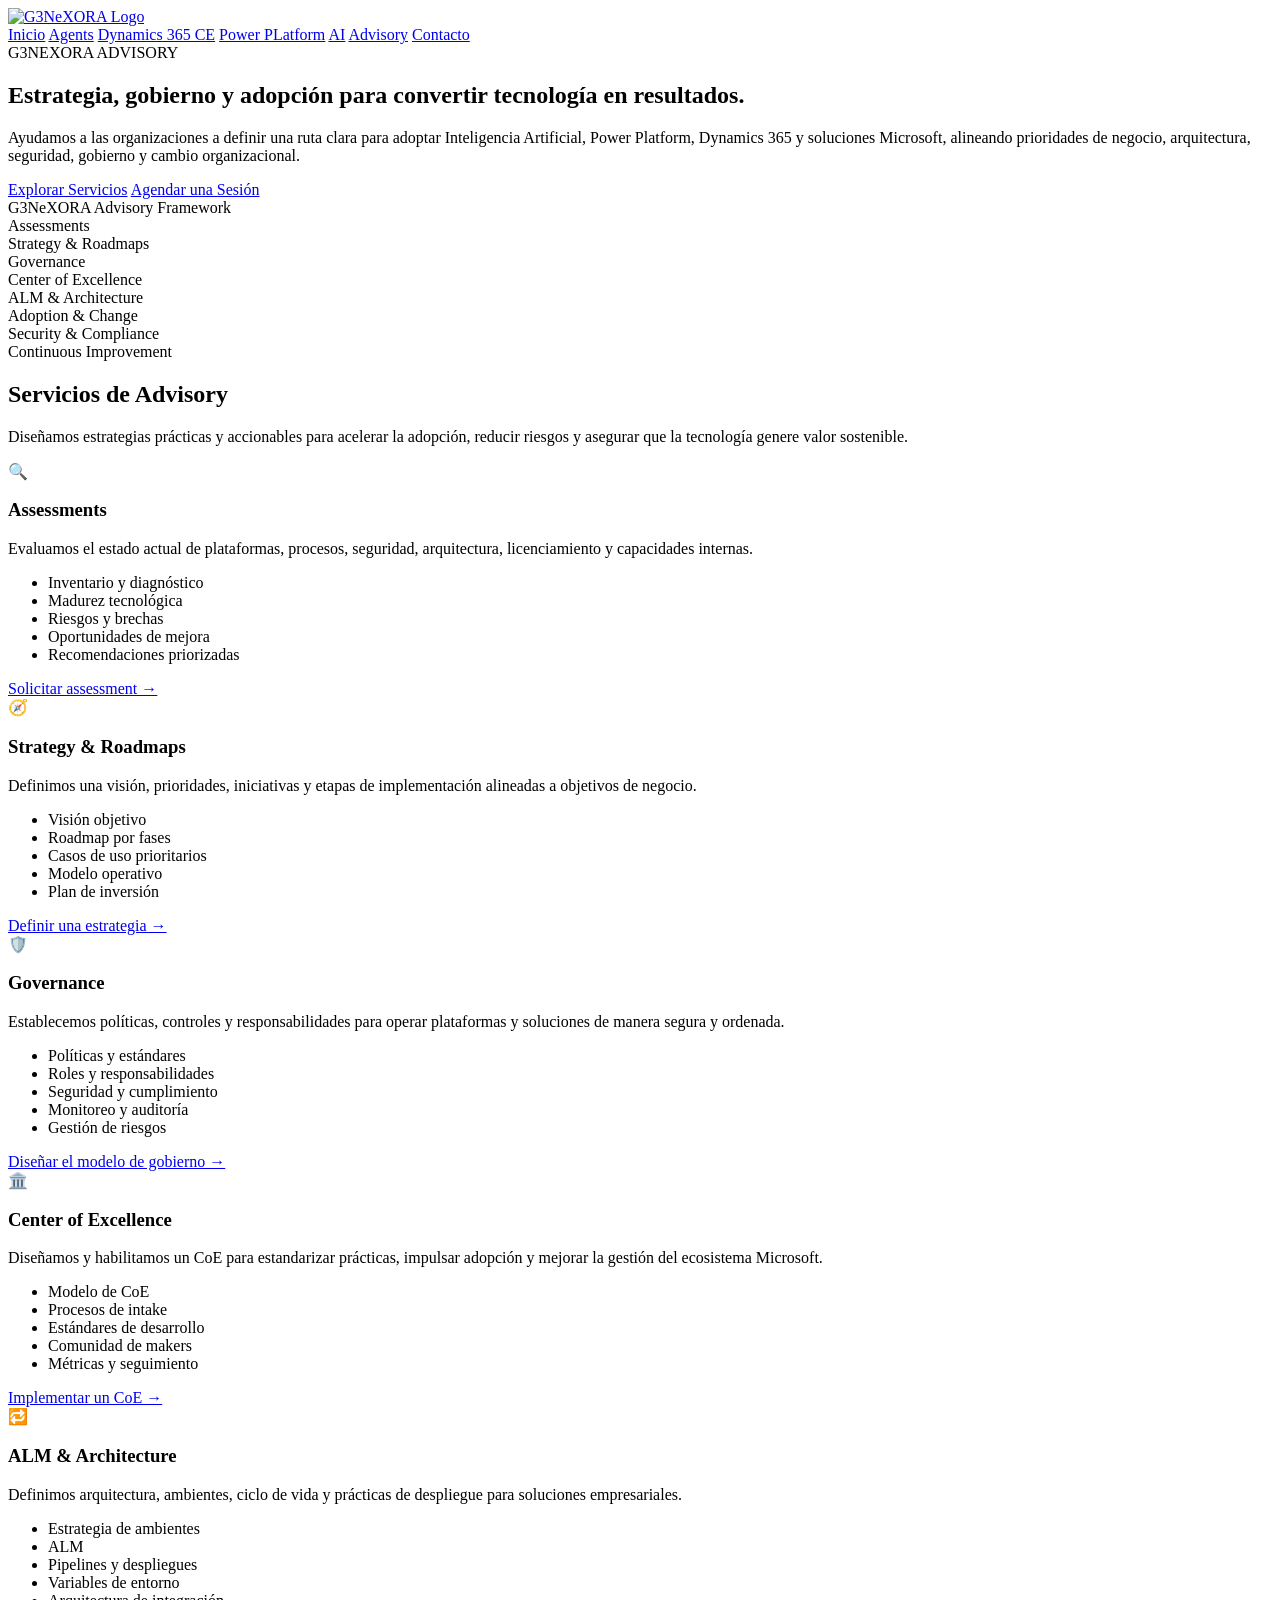
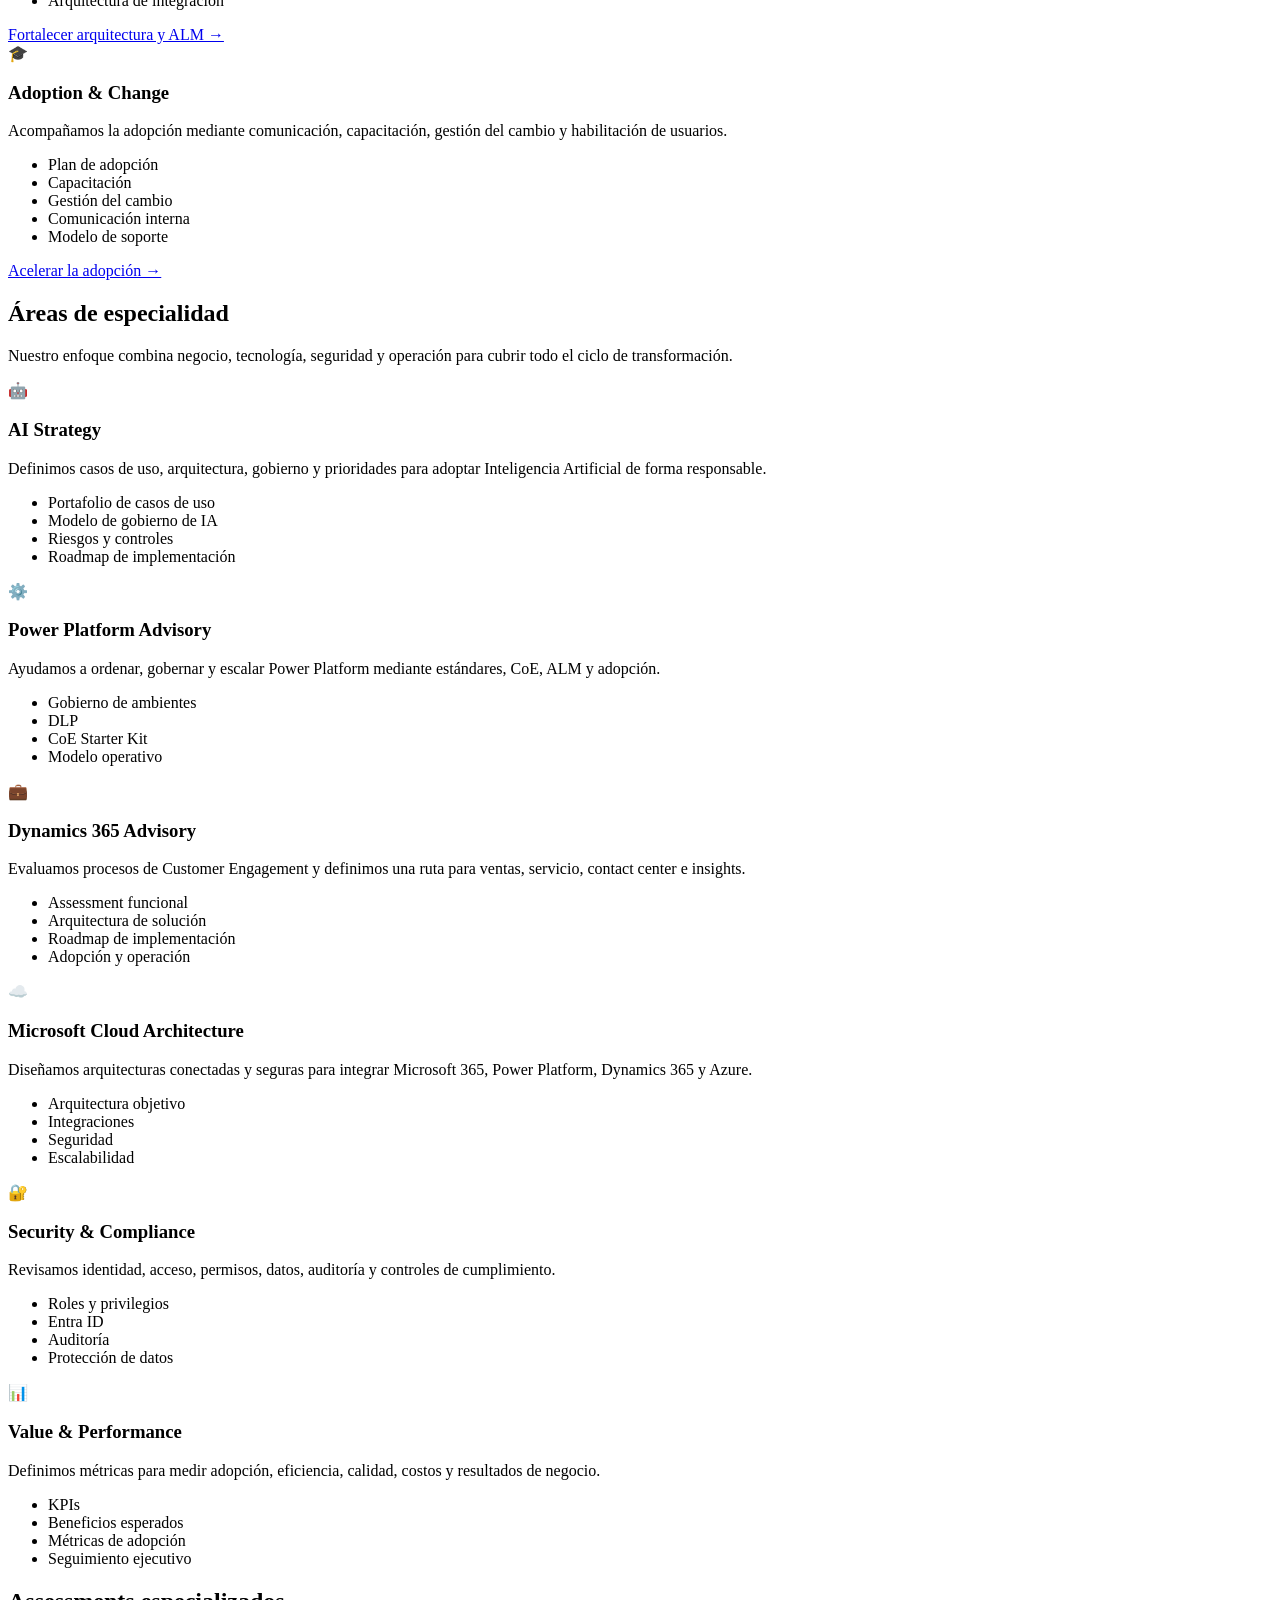
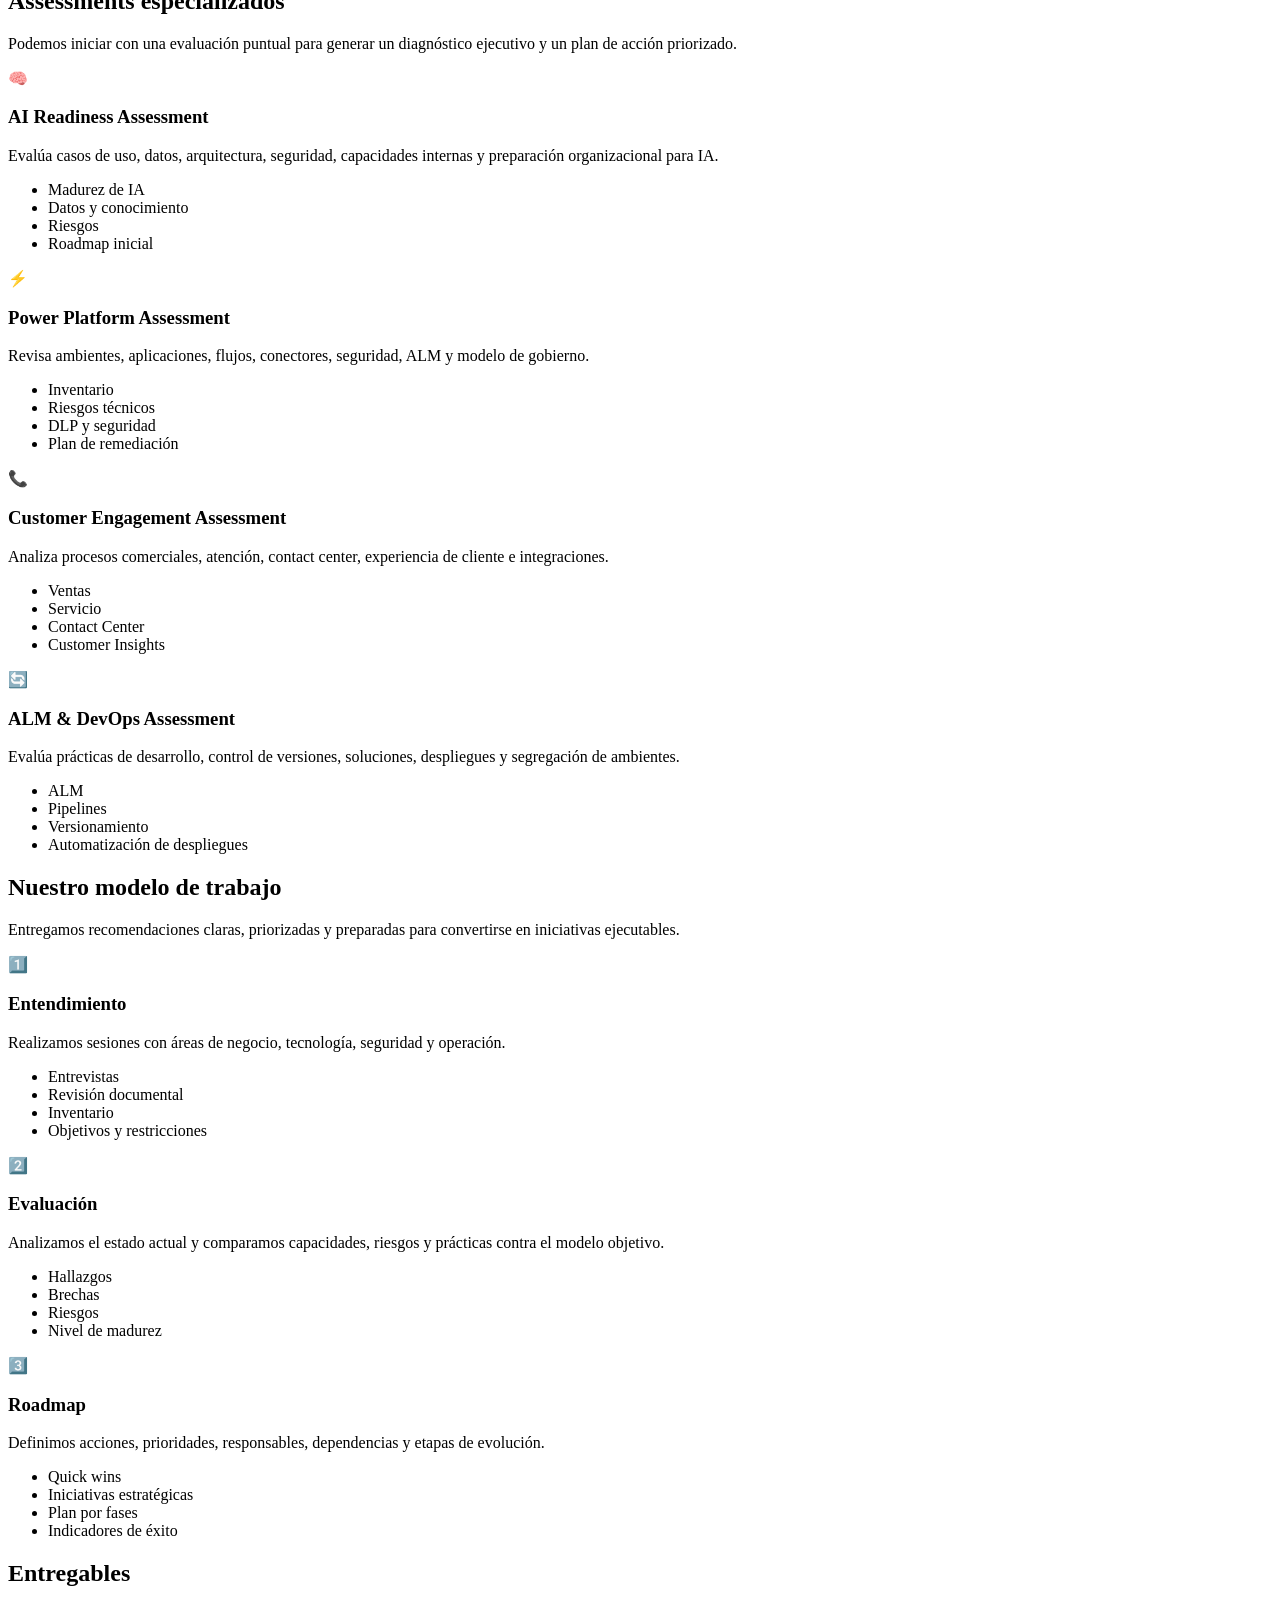
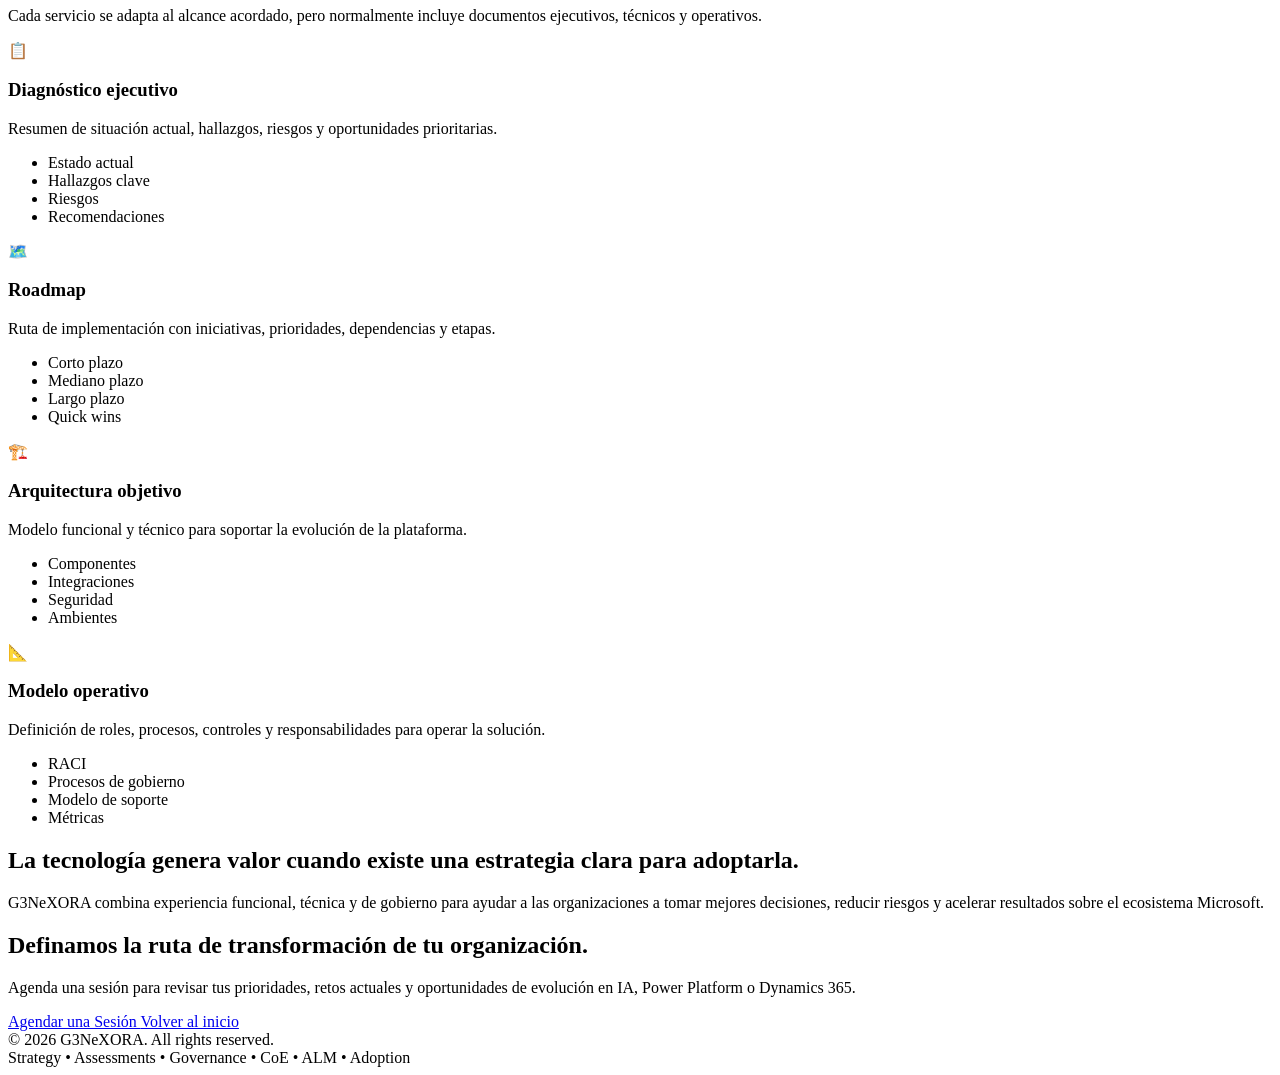
==== Advisory.html @ 7ab9c75a "Add files via upload" ====
<!DOCTYPE html>
<html lang="es">
<head>
    <meta charset="UTF-8" />
    <meta name="viewport" content="width=device-width, initial-scale=1.0" />

    <title>G3NeXORA Advisory | Estrategia, Gobierno y Adopción</title>

    <meta name="description"
          content="Servicios de Advisory para Microsoft AI, Power Platform, Dynamics 365 y transformación digital: assessments, roadmaps, gobierno, CoE, ALM, adopción y optimización." />

    <link rel="stylesheet" href="css/styles.css" />
</head>

<body>

    <header class="site-header">
        <a href="index.html" class="brand" aria-label="Ir al inicio de G3NeXORA">
            <img src="images/g3nexora-logo.png" alt="G3NeXORA Logo" />
        </a>

        <nav class="main-nav" aria-label="Navegación principal">
            <a href="index.html">Inicio</a>
            <a href="Agents.html">Agents</a>
            <a href="CustomerEngagement.html">Dynamics 365 CE</a>
            <a href="PowerPlatform.html">Power PLatform</a>
            <a href="AI.html">AI</a>
            <a href="Advisory.html">Advisory</a>
            <a href="#contact">Contacto</a>
        </nav>
    </header>

    <main>

        <!-- HERO -->
        <section class="hero" id="inicio">
            <div class="hero-content">
                <div class="badge">G3NEXORA ADVISORY</div>

                <h1>
                    Estrategia, gobierno y adopción para convertir tecnología en resultados.
                </h1>

                <p>
                    Ayudamos a las organizaciones a definir una ruta clara para adoptar
                    Inteligencia Artificial, Power Platform, Dynamics 365 y soluciones Microsoft,
                    alineando prioridades de negocio, arquitectura, seguridad, gobierno y cambio organizacional.
                </p>

                <div class="buttons">
                    <a href="#services" class="btn-primary">Explorar Servicios</a>
                    <a href="#contact" class="btn-secondary">Agendar una Sesión</a>
                </div>
            </div>

            <div class="hero-panel">
                <div class="hero-panel-header">
                    <span>G3NeXORA Advisory Framework</span>
                </div>

                <div class="ecosystem-grid">
                    <div class="ecosystem-item">Assessments</div>
                    <div class="ecosystem-item">Strategy & Roadmaps</div>
                    <div class="ecosystem-item">Governance</div>
                    <div class="ecosystem-item">Center of Excellence</div>
                    <div class="ecosystem-item">ALM & Architecture</div>
                    <div class="ecosystem-item">Adoption & Change</div>
                    <div class="ecosystem-item">Security & Compliance</div>
                    <div class="ecosystem-item">Continuous Improvement</div>
                </div>
            </div>
        </section>

        <!-- SERVICIOS -->
        <section class="services" id="services">
            <div class="section-title">
                <h2>Servicios de Advisory</h2>
                <p>
                    Diseñamos estrategias prácticas y accionables para acelerar la adopción,
                    reducir riesgos y asegurar que la tecnología genere valor sostenible.
                </p>
            </div>

            <div class="services-grid">

                <article class="service-card">
                    <div>
                        <div class="icon">🔍</div>
                        <h3>Assessments</h3>
                        <p>
                            Evaluamos el estado actual de plataformas, procesos, seguridad,
                            arquitectura, licenciamiento y capacidades internas.
                        </p>
                        <ul>
                            <li>Inventario y diagnóstico</li>
                            <li>Madurez tecnológica</li>
                            <li>Riesgos y brechas</li>
                            <li>Oportunidades de mejora</li>
                            <li>Recomendaciones priorizadas</li>
                        </ul>
                    </div>
                    <a href="#contact">Solicitar assessment →</a>
                </article>

                <article class="service-card">
                    <div>
                        <div class="icon">🧭</div>
                        <h3>Strategy & Roadmaps</h3>
                        <p>
                            Definimos una visión, prioridades, iniciativas y etapas de implementación
                            alineadas a objetivos de negocio.
                        </p>
                        <ul>
                            <li>Visión objetivo</li>
                            <li>Roadmap por fases</li>
                            <li>Casos de uso prioritarios</li>
                            <li>Modelo operativo</li>
                            <li>Plan de inversión</li>
                        </ul>
                    </div>
                    <a href="#contact">Definir una estrategia →</a>
                </article>

                <article class="service-card">
                    <div>
                        <div class="icon">🛡️</div>
                        <h3>Governance</h3>
                        <p>
                            Establecemos políticas, controles y responsabilidades para operar
                            plataformas y soluciones de manera segura y ordenada.
                        </p>
                        <ul>
                            <li>Políticas y estándares</li>
                            <li>Roles y responsabilidades</li>
                            <li>Seguridad y cumplimiento</li>
                            <li>Monitoreo y auditoría</li>
                            <li>Gestión de riesgos</li>
                        </ul>
                    </div>
                    <a href="#contact">Diseñar el modelo de gobierno →</a>
                </article>

                <article class="service-card">
                    <div>
                        <div class="icon">🏛️</div>
                        <h3>Center of Excellence</h3>
                        <p>
                            Diseñamos y habilitamos un CoE para estandarizar prácticas,
                            impulsar adopción y mejorar la gestión del ecosistema Microsoft.
                        </p>
                        <ul>
                            <li>Modelo de CoE</li>
                            <li>Procesos de intake</li>
                            <li>Estándares de desarrollo</li>
                            <li>Comunidad de makers</li>
                            <li>Métricas y seguimiento</li>
                        </ul>
                    </div>
                    <a href="#contact">Implementar un CoE →</a>
                </article>

                <article class="service-card">
                    <div>
                        <div class="icon">🔁</div>
                        <h3>ALM & Architecture</h3>
                        <p>
                            Definimos arquitectura, ambientes, ciclo de vida y prácticas
                            de despliegue para soluciones empresariales.
                        </p>
                        <ul>
                            <li>Estrategia de ambientes</li>
                            <li>ALM</li>
                            <li>Pipelines y despliegues</li>
                            <li>Variables de entorno</li>
                            <li>Arquitectura de integración</li>
                        </ul>
                    </div>
                    <a href="#contact">Fortalecer arquitectura y ALM →</a>
                </article>

                <article class="service-card">
                    <div>
                        <div class="icon">🎓</div>
                        <h3>Adoption & Change</h3>
                        <p>
                            Acompañamos la adopción mediante comunicación, capacitación,
                            gestión del cambio y habilitación de usuarios.
                        </p>
                        <ul>
                            <li>Plan de adopción</li>
                            <li>Capacitación</li>
                            <li>Gestión del cambio</li>
                            <li>Comunicación interna</li>
                            <li>Modelo de soporte</li>
                        </ul>
                    </div>
                    <a href="#contact">Acelerar la adopción →</a>
                </article>

            </div>
        </section>

        <!-- ÁREAS DE ESPECIALIDAD -->
        <section class="workforce">
            <div class="section-title">
                <h2>Áreas de especialidad</h2>
                <p>
                    Nuestro enfoque combina negocio, tecnología, seguridad y operación
                    para cubrir todo el ciclo de transformación.
                </p>
            </div>

            <div class="workforce-grid">

                <article class="workforce-card">
                    <div>
                        <div class="icon">🤖</div>
                        <h3>AI Strategy</h3>
                        <p>
                            Definimos casos de uso, arquitectura, gobierno y prioridades
                            para adoptar Inteligencia Artificial de forma responsable.
                        </p>
                        <ul>
                            <li>Portafolio de casos de uso</li>
                            <li>Modelo de gobierno de IA</li>
                            <li>Riesgos y controles</li>
                            <li>Roadmap de implementación</li>
                        </ul>
                    </div>
                </article>

                <article class="workforce-card">
                    <div>
                        <div class="icon">⚙️</div>
                        <h3>Power Platform Advisory</h3>
                        <p>
                            Ayudamos a ordenar, gobernar y escalar Power Platform
                            mediante estándares, CoE, ALM y adopción.
                        </p>
                        <ul>
                            <li>Gobierno de ambientes</li>
                            <li>DLP</li>
                            <li>CoE Starter Kit</li>
                            <li>Modelo operativo</li>
                        </ul>
                    </div>
                </article>

                <article class="workforce-card">
                    <div>
                        <div class="icon">💼</div>
                        <h3>Dynamics 365 Advisory</h3>
                        <p>
                            Evaluamos procesos de Customer Engagement y definimos
                            una ruta para ventas, servicio, contact center e insights.
                        </p>
                        <ul>
                            <li>Assessment funcional</li>
                            <li>Arquitectura de solución</li>
                            <li>Roadmap de implementación</li>
                            <li>Adopción y operación</li>
                        </ul>
                    </div>
                </article>

                <article class="workforce-card">
                    <div>
                        <div class="icon">☁️</div>
                        <h3>Microsoft Cloud Architecture</h3>
                        <p>
                            Diseñamos arquitecturas conectadas y seguras
                            para integrar Microsoft 365, Power Platform, Dynamics 365 y Azure.
                        </p>
                        <ul>
                            <li>Arquitectura objetivo</li>
                            <li>Integraciones</li>
                            <li>Seguridad</li>
                            <li>Escalabilidad</li>
                        </ul>
                    </div>
                </article>

                <article class="workforce-card">
                    <div>
                        <div class="icon">🔐</div>
                        <h3>Security & Compliance</h3>
                        <p>
                            Revisamos identidad, acceso, permisos, datos,
                            auditoría y controles de cumplimiento.
                        </p>
                        <ul>
                            <li>Roles y privilegios</li>
                            <li>Entra ID</li>
                            <li>Auditoría</li>
                            <li>Protección de datos</li>
                        </ul>
                    </div>
                </article>

                <article class="workforce-card">
                    <div>
                        <div class="icon">📊</div>
                        <h3>Value & Performance</h3>
                        <p>
                            Definimos métricas para medir adopción, eficiencia,
                            calidad, costos y resultados de negocio.
                        </p>
                        <ul>
                            <li>KPIs</li>
                            <li>Beneficios esperados</li>
                            <li>Métricas de adopción</li>
                            <li>Seguimiento ejecutivo</li>
                        </ul>
                    </div>
                </article>

            </div>
        </section>

        <!-- ASSESSMENTS -->
        <section class="services">
            <div class="section-title">
                <h2>Assessments especializados</h2>
                <p>
                    Podemos iniciar con una evaluación puntual para generar
                    un diagnóstico ejecutivo y un plan de acción priorizado.
                </p>
            </div>

            <div class="services-grid">

                <article class="service-card">
                    <div>
                        <div class="icon">🧠</div>
                        <h3>AI Readiness Assessment</h3>
                        <p>
                            Evalúa casos de uso, datos, arquitectura, seguridad,
                            capacidades internas y preparación organizacional para IA.
                        </p>
                        <ul>
                            <li>Madurez de IA</li>
                            <li>Datos y conocimiento</li>
                            <li>Riesgos</li>
                            <li>Roadmap inicial</li>
                        </ul>
                    </div>
                </article>

                <article class="service-card">
                    <div>
                        <div class="icon">⚡</div>
                        <h3>Power Platform Assessment</h3>
                        <p>
                            Revisa ambientes, aplicaciones, flujos, conectores,
                            seguridad, ALM y modelo de gobierno.
                        </p>
                        <ul>
                            <li>Inventario</li>
                            <li>Riesgos técnicos</li>
                            <li>DLP y seguridad</li>
                            <li>Plan de remediación</li>
                        </ul>
                    </div>
                </article>

                <article class="service-card">
                    <div>
                        <div class="icon">📞</div>
                        <h3>Customer Engagement Assessment</h3>
                        <p>
                            Analiza procesos comerciales, atención, contact center,
                            experiencia de cliente e integraciones.
                        </p>
                        <ul>
                            <li>Ventas</li>
                            <li>Servicio</li>
                            <li>Contact Center</li>
                            <li>Customer Insights</li>
                        </ul>
                    </div>
                </article>

                <article class="service-card">
                    <div>
                        <div class="icon">🔄</div>
                        <h3>ALM & DevOps Assessment</h3>
                        <p>
                            Evalúa prácticas de desarrollo, control de versiones,
                            soluciones, despliegues y segregación de ambientes.
                        </p>
                        <ul>
                            <li>ALM</li>
                            <li>Pipelines</li>
                            <li>Versionamiento</li>
                            <li>Automatización de despliegues</li>
                        </ul>
                    </div>
                </article>

            </div>
        </section>

        <!-- MODELO DE TRABAJO -->
        <section class="workforce">
            <div class="section-title">
                <h2>Nuestro modelo de trabajo</h2>
                <p>
                    Entregamos recomendaciones claras, priorizadas y preparadas
                    para convertirse en iniciativas ejecutables.
                </p>
            </div>

            <div class="workforce-grid">

                <article class="workforce-card">
                    <div>
                        <div class="icon">1️⃣</div>
                        <h3>Entendimiento</h3>
                        <p>
                            Realizamos sesiones con áreas de negocio, tecnología,
                            seguridad y operación.
                        </p>
                        <ul>
                            <li>Entrevistas</li>
                            <li>Revisión documental</li>
                            <li>Inventario</li>
                            <li>Objetivos y restricciones</li>
                        </ul>
                    </div>
                </article>

                <article class="workforce-card">
                    <div>
                        <div class="icon">2️⃣</div>
                        <h3>Evaluación</h3>
                        <p>
                            Analizamos el estado actual y comparamos capacidades,
                            riesgos y prácticas contra el modelo objetivo.
                        </p>
                        <ul>
                            <li>Hallazgos</li>
                            <li>Brechas</li>
                            <li>Riesgos</li>
                            <li>Nivel de madurez</li>
                        </ul>
                    </div>
                </article>

                <article class="workforce-card">
                    <div>
                        <div class="icon">3️⃣</div>
                        <h3>Roadmap</h3>
                        <p>
                            Definimos acciones, prioridades, responsables,
                            dependencias y etapas de evolución.
                        </p>
                        <ul>
                            <li>Quick wins</li>
                            <li>Iniciativas estratégicas</li>
                            <li>Plan por fases</li>
                            <li>Indicadores de éxito</li>
                        </ul>
                    </div>
                </article>

            </div>
        </section>

        <!-- ENTREGABLES -->
        <section class="services">
            <div class="section-title">
                <h2>Entregables</h2>
                <p>
                    Cada servicio se adapta al alcance acordado, pero normalmente
                    incluye documentos ejecutivos, técnicos y operativos.
                </p>
            </div>

            <div class="services-grid">

                <article class="service-card">
                    <div>
                        <div class="icon">📋</div>
                        <h3>Diagnóstico ejecutivo</h3>
                        <p>
                            Resumen de situación actual, hallazgos,
                            riesgos y oportunidades prioritarias.
                        </p>
                        <ul>
                            <li>Estado actual</li>
                            <li>Hallazgos clave</li>
                            <li>Riesgos</li>
                            <li>Recomendaciones</li>
                        </ul>
                    </div>
                </article>

                <article class="service-card">
                    <div>
                        <div class="icon">🗺️</div>
                        <h3>Roadmap</h3>
                        <p>
                            Ruta de implementación con iniciativas,
                            prioridades, dependencias y etapas.
                        </p>
                        <ul>
                            <li>Corto plazo</li>
                            <li>Mediano plazo</li>
                            <li>Largo plazo</li>
                            <li>Quick wins</li>
                        </ul>
                    </div>
                </article>

                <article class="service-card">
                    <div>
                        <div class="icon">🏗️</div>
                        <h3>Arquitectura objetivo</h3>
                        <p>
                            Modelo funcional y técnico para soportar
                            la evolución de la plataforma.
                        </p>
                        <ul>
                            <li>Componentes</li>
                            <li>Integraciones</li>
                            <li>Seguridad</li>
                            <li>Ambientes</li>
                        </ul>
                    </div>
                </article>

                <article class="service-card">
                    <div>
                        <div class="icon">📐</div>
                        <h3>Modelo operativo</h3>
                        <p>
                            Definición de roles, procesos, controles
                            y responsabilidades para operar la solución.
                        </p>
                        <ul>
                            <li>RACI</li>
                            <li>Procesos de gobierno</li>
                            <li>Modelo de soporte</li>
                            <li>Métricas</li>
                        </ul>
                    </div>
                </article>

            </div>
        </section>

        <!-- POSICIONAMIENTO -->
        <section class="about">
            <div class="about-content">
                <h2>La tecnología genera valor cuando existe una estrategia clara para adoptarla.</h2>
                <p>
                    G3NeXORA combina experiencia funcional, técnica y de gobierno
                    para ayudar a las organizaciones a tomar mejores decisiones,
                    reducir riesgos y acelerar resultados sobre el ecosistema Microsoft.
                </p>
            </div>
        </section>

        <!-- CTA -->
        <section class="cta" id="contact">
            <h2>Definamos la ruta de transformación de tu organización.</h2>

            <p>
                Agenda una sesión para revisar tus prioridades, retos actuales
                y oportunidades de evolución en IA, Power Platform o Dynamics 365.
            </p>

            <div class="buttons centered">
                <a href="mailto:GUSTAVOMAGANACARDENAS@G3Nexora.onmicrosoft.com"
                   class="btn-primary">
                    Agendar una Sesión
                </a>

                <a href="index.html" class="btn-secondary">Volver al inicio</a>
            </div>
        </section>

    </main>

    <footer class="site-footer">
        <div>© 2026 G3NeXORA. All rights reserved.</div>
        <div>Strategy • Assessments • Governance • CoE • ALM • Adoption</div>
    </footer>

    <script>
        if ('scrollRestoration' in history) {
            history.scrollRestoration = 'manual';
        }

        window.addEventListener('load', function () {
            window.scrollTo({
                top: 0,
                left: 0,
                behavior: 'instant'
            });
        });
    </script>

</body>
</html>
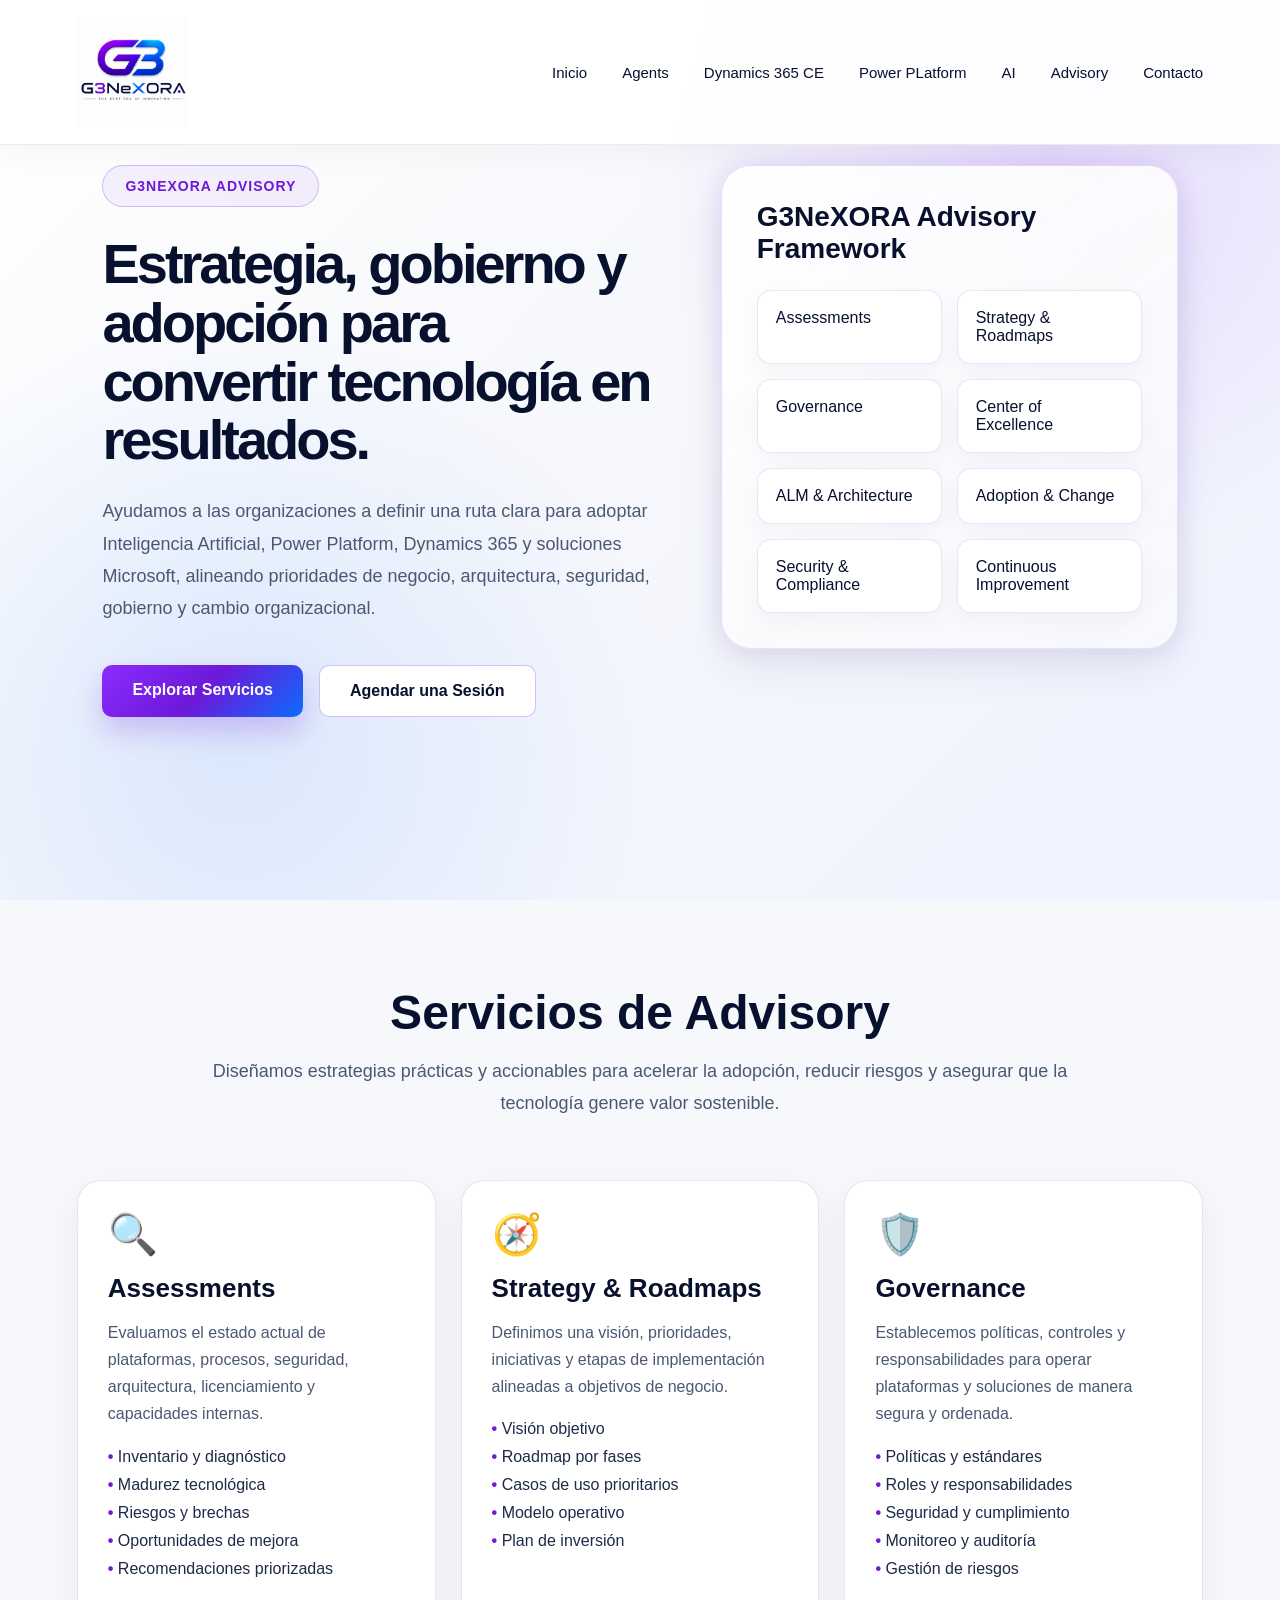
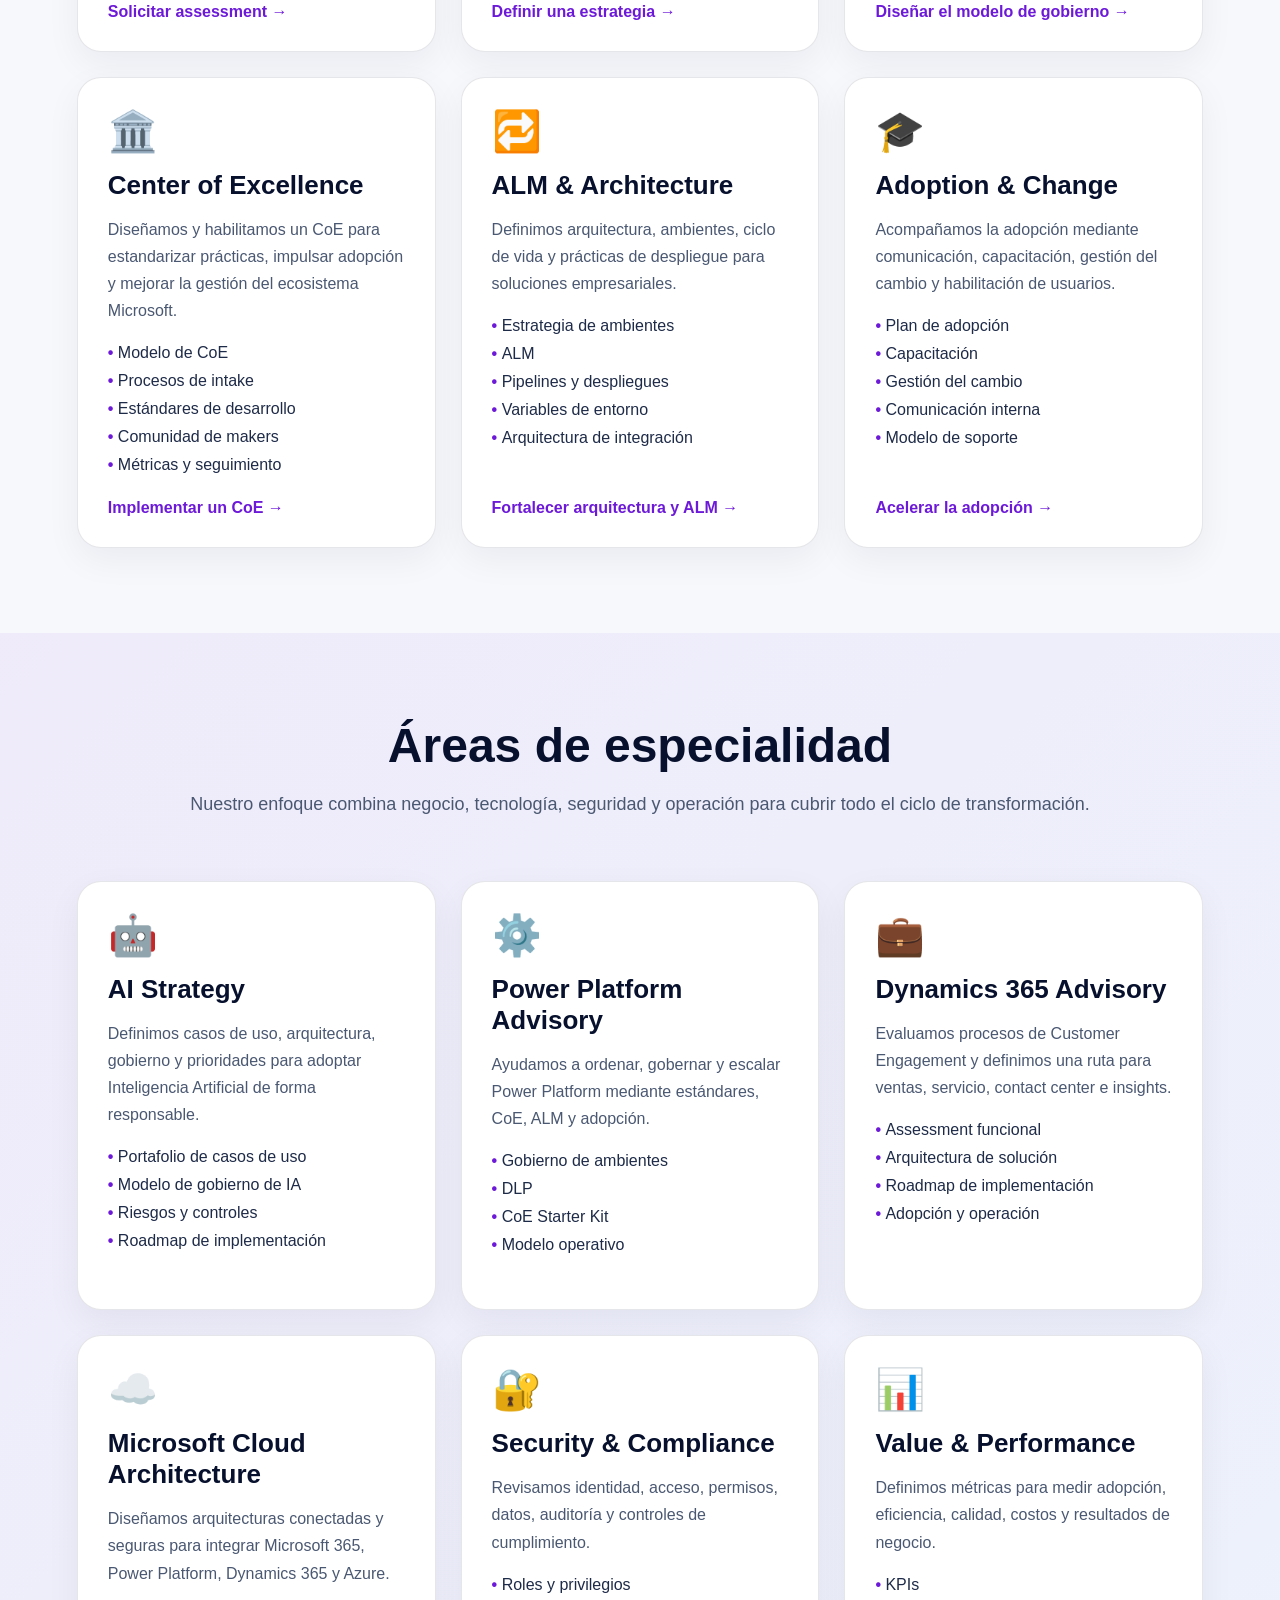
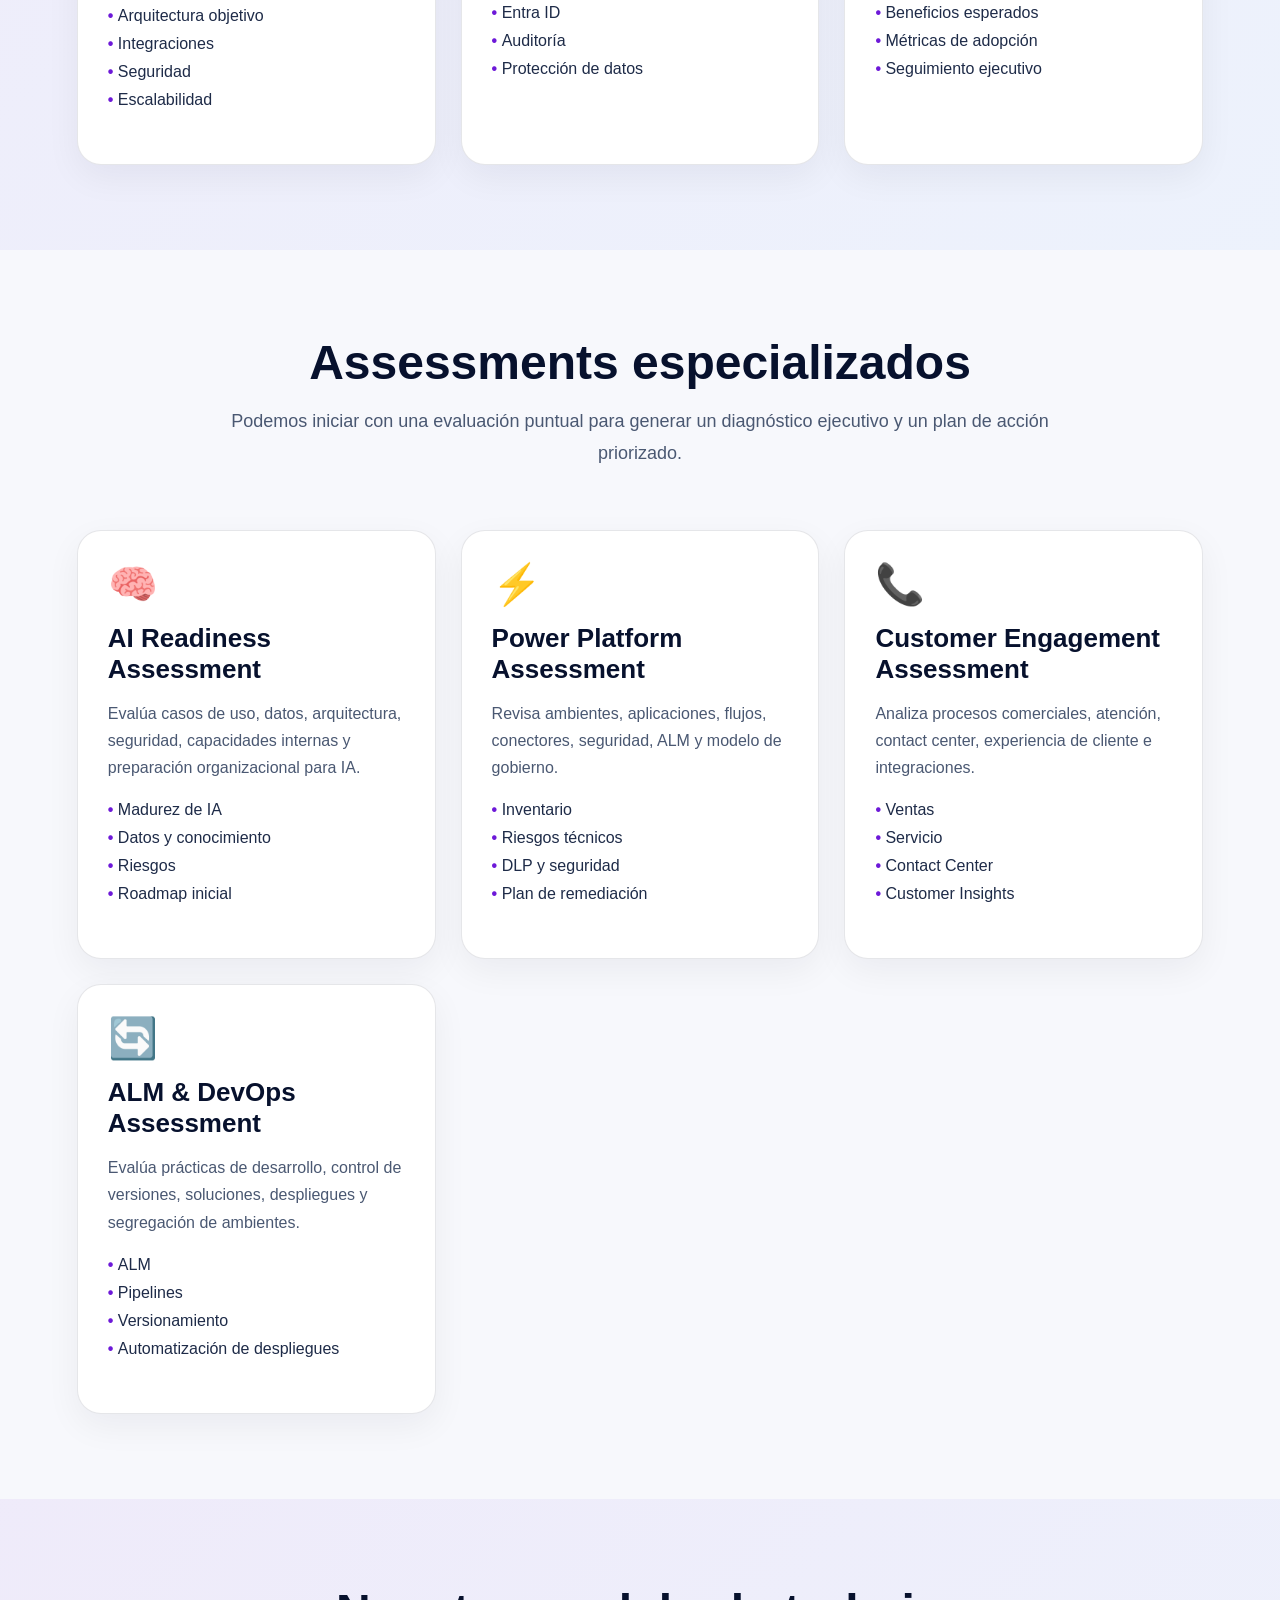
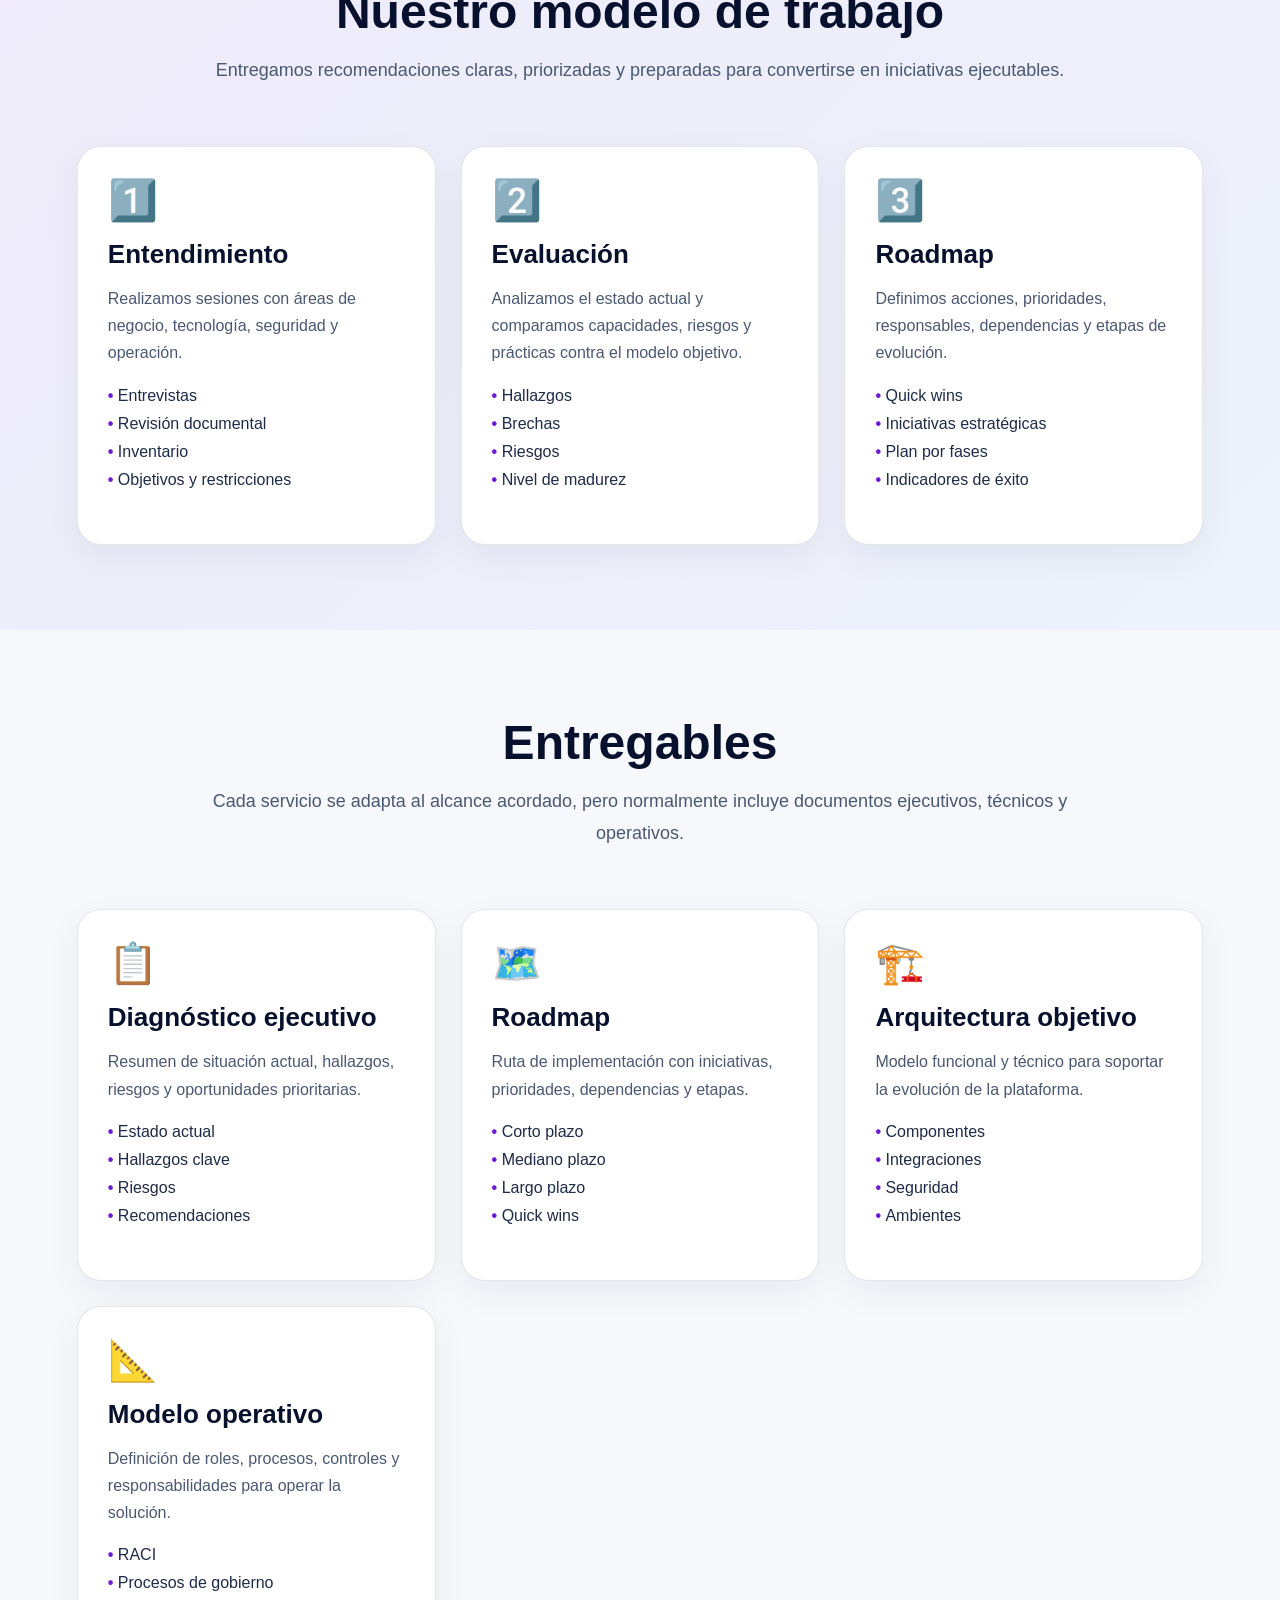
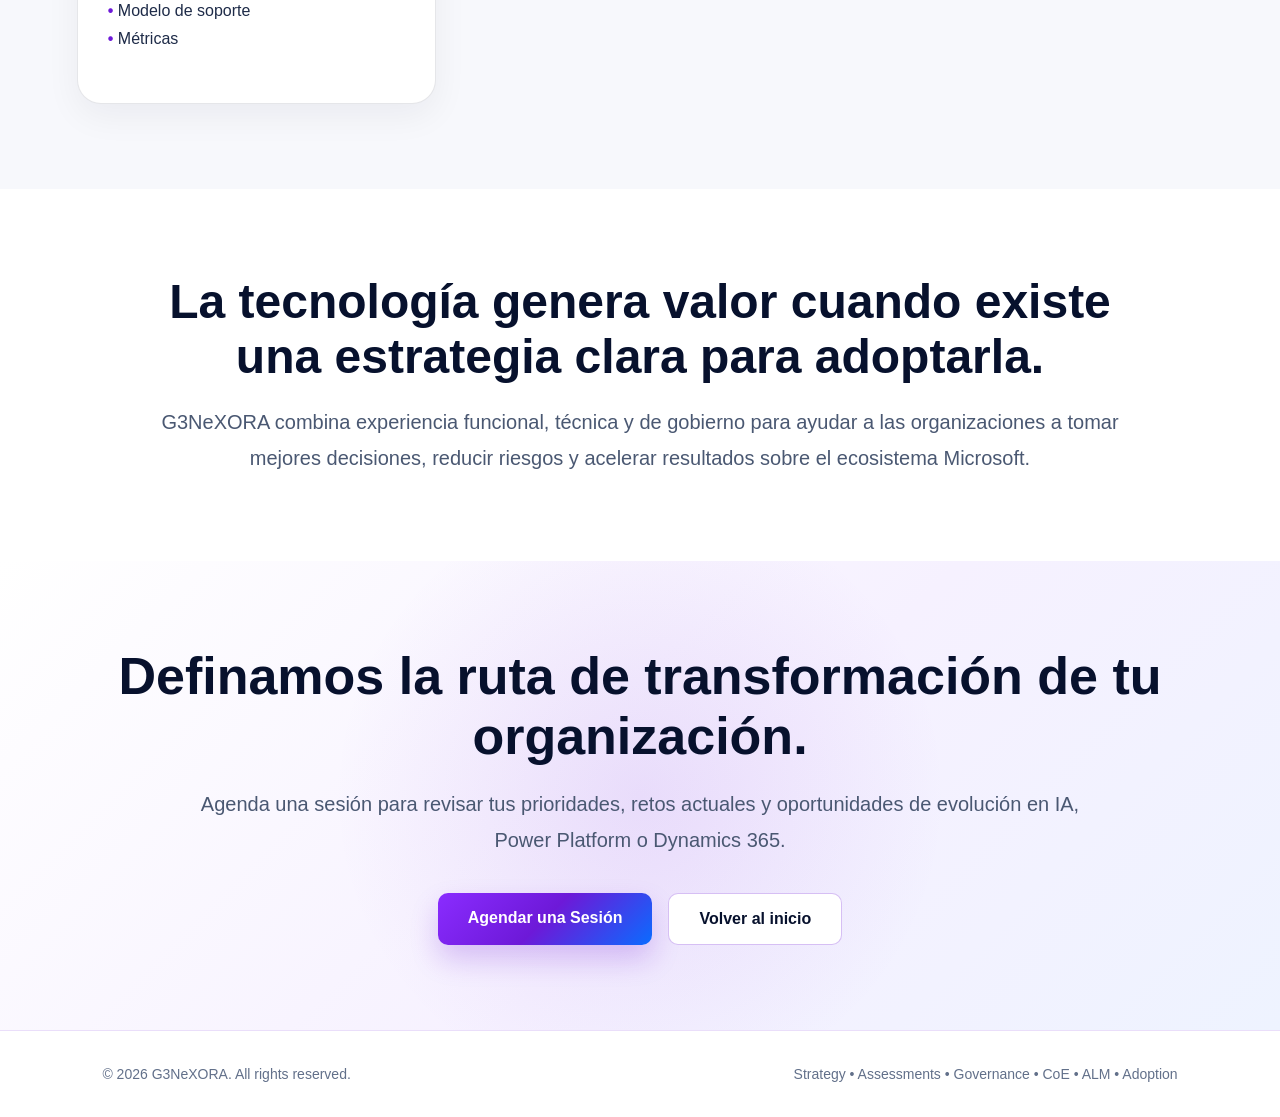
==== commit 3e7ef259: "Add files via upload" ====
--- a/Advisory.html
+++ b/Advisory.html
@@ -571,7 +571,7 @@
             </p>
 
             <div class="buttons centered">
-                <a href="mailto:GUSTAVOMAGANACARDENAS@G3Nexora.onmicrosoft.com"
+                <a href="mailto:contacto@G3Nexora.ms"
                    class="btn-primary">
                     Agendar una Sesión
                 </a>
--- a/css/styles.css
+++ b/css/styles.css
@@ -0,0 +1,494 @@
+/* =====================================
+   RESET
+===================================== */
+
+*{
+    margin:0;
+    padding:0;
+    box-sizing:border-box;
+}
+
+html{
+    scroll-behavior:smooth;
+}
+
+body{
+    font-family:'Segoe UI',sans-serif;
+    background:#F7F8FC;
+    color:#07112D;
+    overflow-x:hidden;
+}
+
+/* =====================================
+   VARIABLES - COLORES FIRMA G3NeXORA
+===================================== */
+
+:root{
+    --navy:#07112D;
+    --navy-2:#0B1736;
+
+    --purple:#6D19D8;
+    --purple-light:#8A2CFF;
+    --purple-dark:#3B087E;
+
+    --blue:#0A6CFF;
+    --blue-soft:#EAF2FF;
+
+    --background:#F7F8FC;
+    --surface:#FFFFFF;
+    --surface-soft:#F1F4FA;
+
+    --text:#07112D;
+    --text-secondary:#4A5872;
+
+    --border:rgba(7,17,45,.10);
+
+    --shadow:
+        0 18px 45px rgba(7,17,45,.08),
+        0 0 24px rgba(109,25,216,.10);
+}
+
+/* =====================================
+   LINKS
+===================================== */
+
+a{
+    text-decoration:none;
+    color:inherit;
+}
+
+/* =====================================
+   HEADER
+===================================== */
+
+.site-header{
+    position:fixed;
+    top:0;
+    left:0;
+    width:100%;
+
+    display:flex;
+    justify-content:space-between;
+    align-items:center;
+
+    padding:16px 6%;
+    z-index:999;
+
+    background:rgba(255,255,255,.90);
+    backdrop-filter:blur(20px);
+
+    border-bottom:1px solid rgba(7,17,45,.08);
+    box-shadow:0 8px 30px rgba(7,17,45,.04);
+}
+
+.brand img{
+    height:112px;
+    width:auto;
+    display:block;
+}
+
+.main-nav{
+    display:flex;
+    gap:35px;
+}
+
+.main-nav a{
+    color:var(--navy);
+    font-size:15px;
+    font-weight:500;
+    transition:.3s;
+}
+
+.main-nav a:hover{
+    color:var(--purple);
+}
+
+/* =====================================
+   HERO
+===================================== */
+
+.hero{
+    min-height:100vh;
+    padding:165px 8% 95px;
+
+    display:grid;
+    grid-template-columns:1.1fr .9fr;
+    align-items:start;
+    gap:60px;
+
+    background:
+    radial-gradient(circle at 82% 18%, rgba(138,44,255,.14), transparent 32%),
+    radial-gradient(circle at 18% 82%, rgba(10,108,255,.12), transparent 34%),
+    linear-gradient(135deg,#FFFFFF 0%,#F7F8FC 45%,#EEF3FF 100%);
+}
+
+.badge{
+    display:inline-block;
+
+    padding:12px 22px;
+    border-radius:999px;
+
+    border:1px solid rgba(109,25,216,.25);
+    background:rgba(109,25,216,.06);
+
+    color:var(--purple);
+    font-size:14px;
+    font-weight:700;
+    letter-spacing:1px;
+
+    margin-bottom:28px;
+}
+
+.hero-content h1{
+    font-size:56px;
+    line-height:1.05;
+    letter-spacing:-3px;
+    margin-bottom:25px;
+    max-width:850px;
+    color:var(--navy);
+}
+
+.hero-content p{
+    font-size:18px;
+    line-height:1.8;
+    color:var(--text-secondary);
+    max-width:760px;
+    margin-bottom:40px;
+}
+
+/* =====================================
+   BOTONES
+===================================== */
+
+.buttons{
+    display:flex;
+    gap:16px;
+    flex-wrap:wrap;
+}
+
+.btn-primary{
+    background:
+    linear-gradient(
+    135deg,
+    var(--purple-light),
+    var(--purple),
+    var(--blue)
+    );
+
+    color:white;
+    padding:16px 30px;
+    border-radius:10px;
+    font-weight:700;
+    transition:.3s;
+
+    box-shadow:0 14px 28px rgba(109,25,216,.22);
+}
+
+.btn-primary:hover{
+    transform:translateY(-3px);
+    box-shadow:0 18px 38px rgba(109,25,216,.34);
+}
+
+.btn-secondary{
+    padding:16px 30px;
+    border-radius:10px;
+
+    border:1px solid rgba(109,25,216,.28);
+    color:var(--navy);
+
+    background:white;
+    transition:.3s;
+    font-weight:700;
+}
+
+.btn-secondary:hover{
+    border-color:var(--purple);
+    color:var(--purple);
+    box-shadow:0 14px 28px rgba(109,25,216,.12);
+}
+
+.centered{
+    justify-content:center;
+}
+
+/* =====================================
+   HERO PANEL
+===================================== */
+
+.hero-panel{
+    background:
+    linear-gradient(
+    145deg,
+    rgba(255,255,255,.95),
+    rgba(247,248,252,.92)
+    );
+
+    border:1px solid rgba(109,25,216,.13);
+    border-radius:30px;
+    padding:35px;
+
+    box-shadow:var(--shadow);
+}
+
+.hero-panel-header{
+    font-size:28px;
+    font-weight:800;
+    margin-bottom:25px;
+    color:var(--navy);
+}
+
+.ecosystem-grid{
+    display:grid;
+    grid-template-columns:1fr 1fr;
+    gap:15px;
+}
+
+.ecosystem-item{
+    padding:18px;
+    border-radius:14px;
+
+    background:#FFFFFF;
+    border:1px solid rgba(109,25,216,.12);
+
+    color:var(--navy);
+    box-shadow:0 8px 24px rgba(7,17,45,.04);
+}
+
+/* =====================================
+   SECTIONS
+===================================== */
+
+section{
+    padding:85px 6%;
+}
+
+.section-title{
+    text-align:center;
+    margin-bottom:60px;
+}
+
+.section-title h2{
+    font-size:48px;
+    margin-bottom:15px;
+    color:var(--navy);
+}
+
+.section-title p{
+    color:var(--text-secondary);
+    font-size:18px;
+    max-width:900px;
+    margin:auto;
+    line-height:1.8;
+}
+
+/* =====================================
+   SERVICES
+===================================== */
+
+.services-grid{
+    display:grid;
+    grid-template-columns:
+    repeat(auto-fit,minmax(300px,1fr));
+    gap:25px;
+}
+
+.service-card,
+.workforce-card{
+    background:#FFFFFF;
+
+    border:1px solid var(--border);
+    border-radius:24px;
+    padding:30px;
+    transition:.3s;
+
+    display:flex;
+    flex-direction:column;
+    justify-content:space-between;
+
+    box-shadow:0 12px 35px rgba(7,17,45,.055);
+}
+
+.service-card:hover,
+.workforce-card:hover{
+    transform:translateY(-8px);
+    border-color:rgba(109,25,216,.35);
+    box-shadow:var(--shadow);
+}
+
+.icon{
+    font-size:40px;
+    margin-bottom:15px;
+}
+
+.service-card h3,
+.workforce-card h3{
+    font-size:26px;
+    margin-bottom:15px;
+    color:var(--navy);
+}
+
+.service-card p,
+.workforce-card p{
+    color:var(--text-secondary);
+    line-height:1.7;
+    margin-bottom:20px;
+}
+
+.service-card ul,
+.workforce-card ul{
+    list-style:none;
+    display:grid;
+    gap:10px;
+    margin-bottom:25px;
+}
+
+.service-card ul li,
+.workforce-card ul li{
+    color:#1E2B48;
+}
+
+.service-card ul li::before,
+.workforce-card ul li::before{
+    content:"• ";
+    color:var(--purple);
+    font-weight:900;
+}
+
+.service-card a,
+.workforce-card a{
+    color:var(--purple);
+    font-weight:800;
+}
+
+/* =====================================
+   WORKFORCE
+===================================== */
+
+.workforce{
+    background:
+    linear-gradient(
+    135deg,
+    rgba(109,25,216,.06),
+    rgba(10,108,255,.045)
+    );
+}
+
+.workforce-grid{
+    display:grid;
+    grid-template-columns:
+    repeat(auto-fit,minmax(320px,1fr));
+    gap:25px;
+}
+
+/* =====================================
+   ABOUT
+===================================== */
+
+.about{
+    background:#FFFFFF;
+}
+
+.about-content{
+    max-width:1000px;
+    margin:auto;
+    text-align:center;
+}
+
+.about-content h2{
+    font-size:48px;
+    margin-bottom:20px;
+    color:var(--navy);
+}
+
+.about-content p{
+    color:var(--text-secondary);
+    font-size:20px;
+    line-height:1.8;
+}
+
+/* =====================================
+   CTA
+===================================== */
+
+.cta{
+    text-align:center;
+    background:
+    radial-gradient(circle at center, rgba(109,25,216,.10), transparent 45%),
+    linear-gradient(135deg,#FFFFFF 0%,#F6F1FF 55%,#EEF3FF 100%);
+}
+
+.cta h2{
+    font-size:52px;
+    margin-bottom:20px;
+    color:var(--navy);
+}
+
+.cta p{
+    color:var(--text-secondary);
+    font-size:20px;
+    max-width:900px;
+    margin:auto auto 35px;
+    line-height:1.8;
+}
+
+/* =====================================
+   FOOTER
+===================================== */
+
+.site-footer{
+    padding:35px 8%;
+    border-top:1px solid rgba(109,25,216,.14);
+
+    display:flex;
+    justify-content:space-between;
+
+    color:#62708A;
+    font-size:14px;
+
+    background:#FFFFFF;
+}
+
+/* =====================================
+   MOBILE
+===================================== */
+
+@media(max-width:1100px){
+    .hero{
+        grid-template-columns:1fr;
+    }
+}
+
+@media(max-width:768px){
+    .main-nav{
+        display:none;
+    }
+
+    .hero{
+        padding-top:130px;
+    }
+
+    .hero-content h1{
+        font-size:42px;
+        letter-spacing:-2px;
+    }
+
+    .section-title h2,
+    .about-content h2,
+    .cta h2{
+        font-size:34px;
+    }
+
+    .brand img{
+        height:72px;
+    }
+
+    .ecosystem-grid{
+        grid-template-columns:1fr;
+    }
+
+    .site-footer{
+        flex-direction:column;
+        gap:10px;
+        text-align:center;
+    }
+}
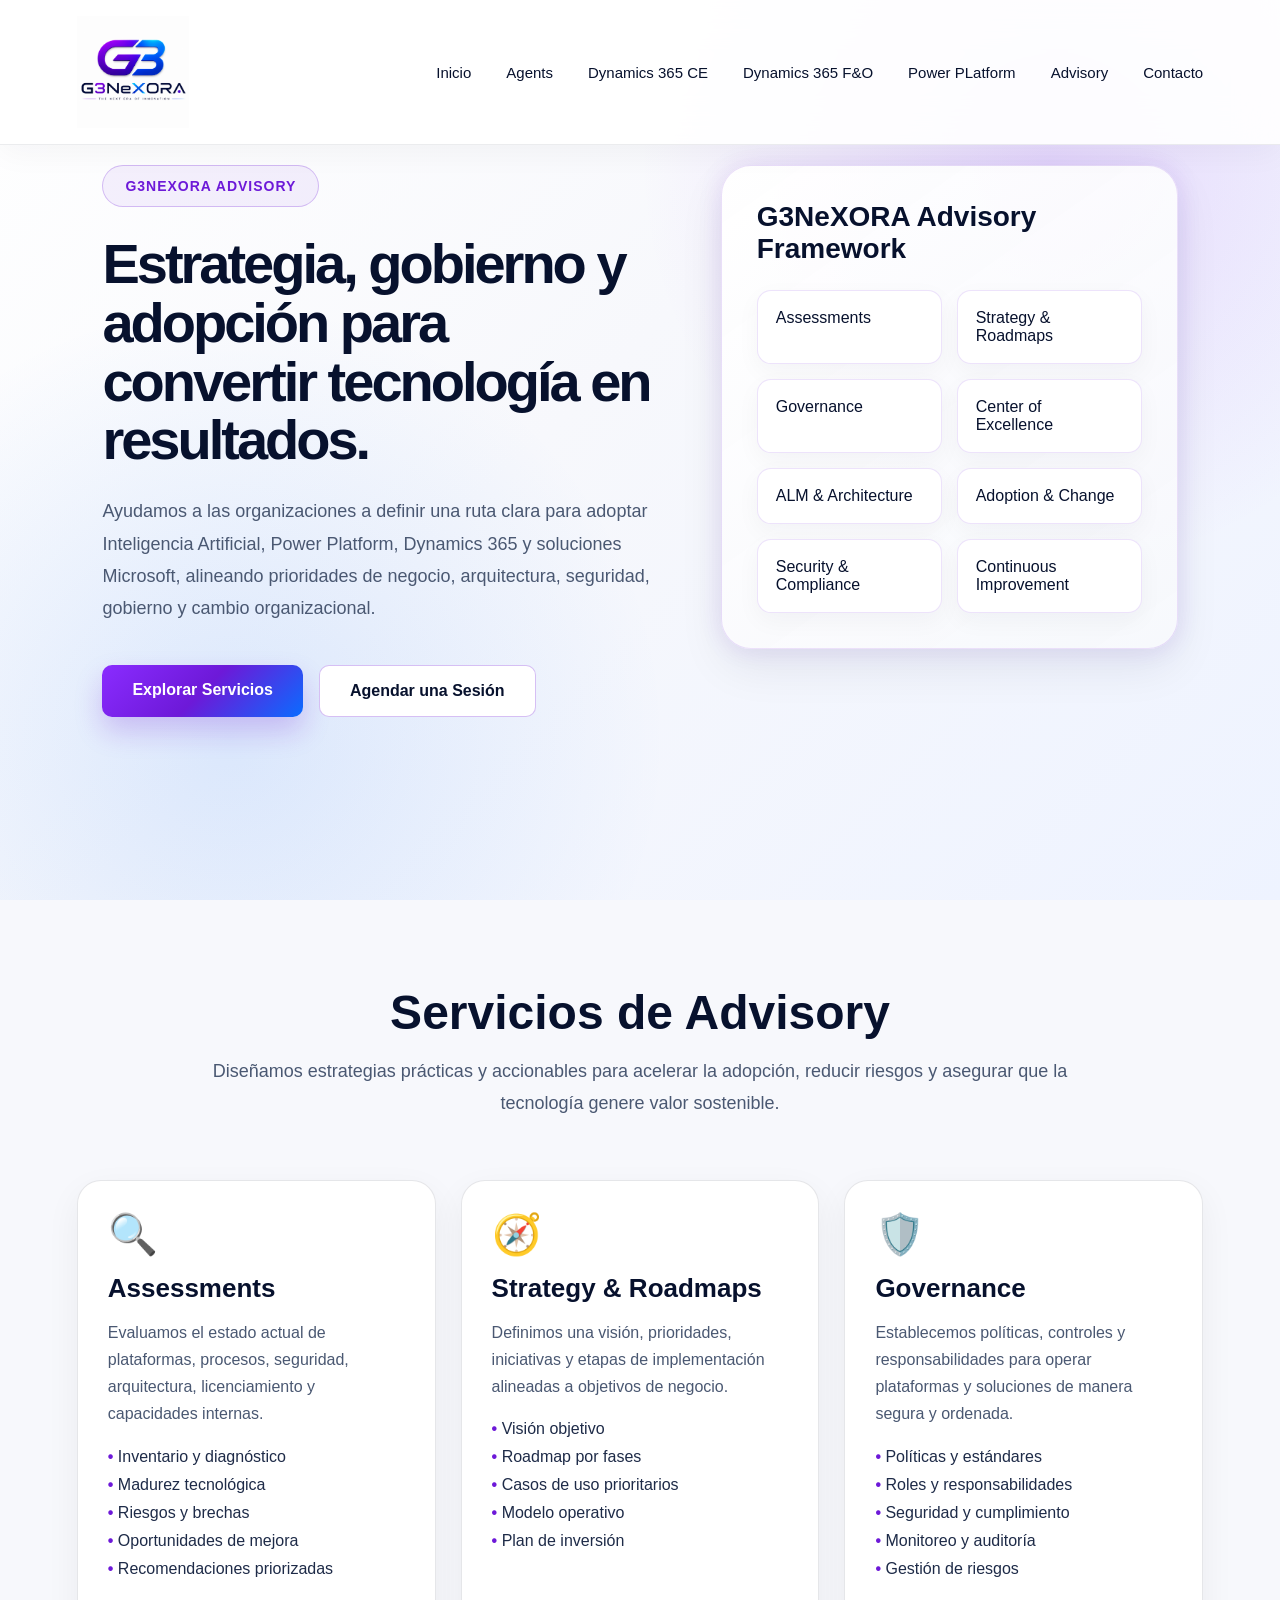
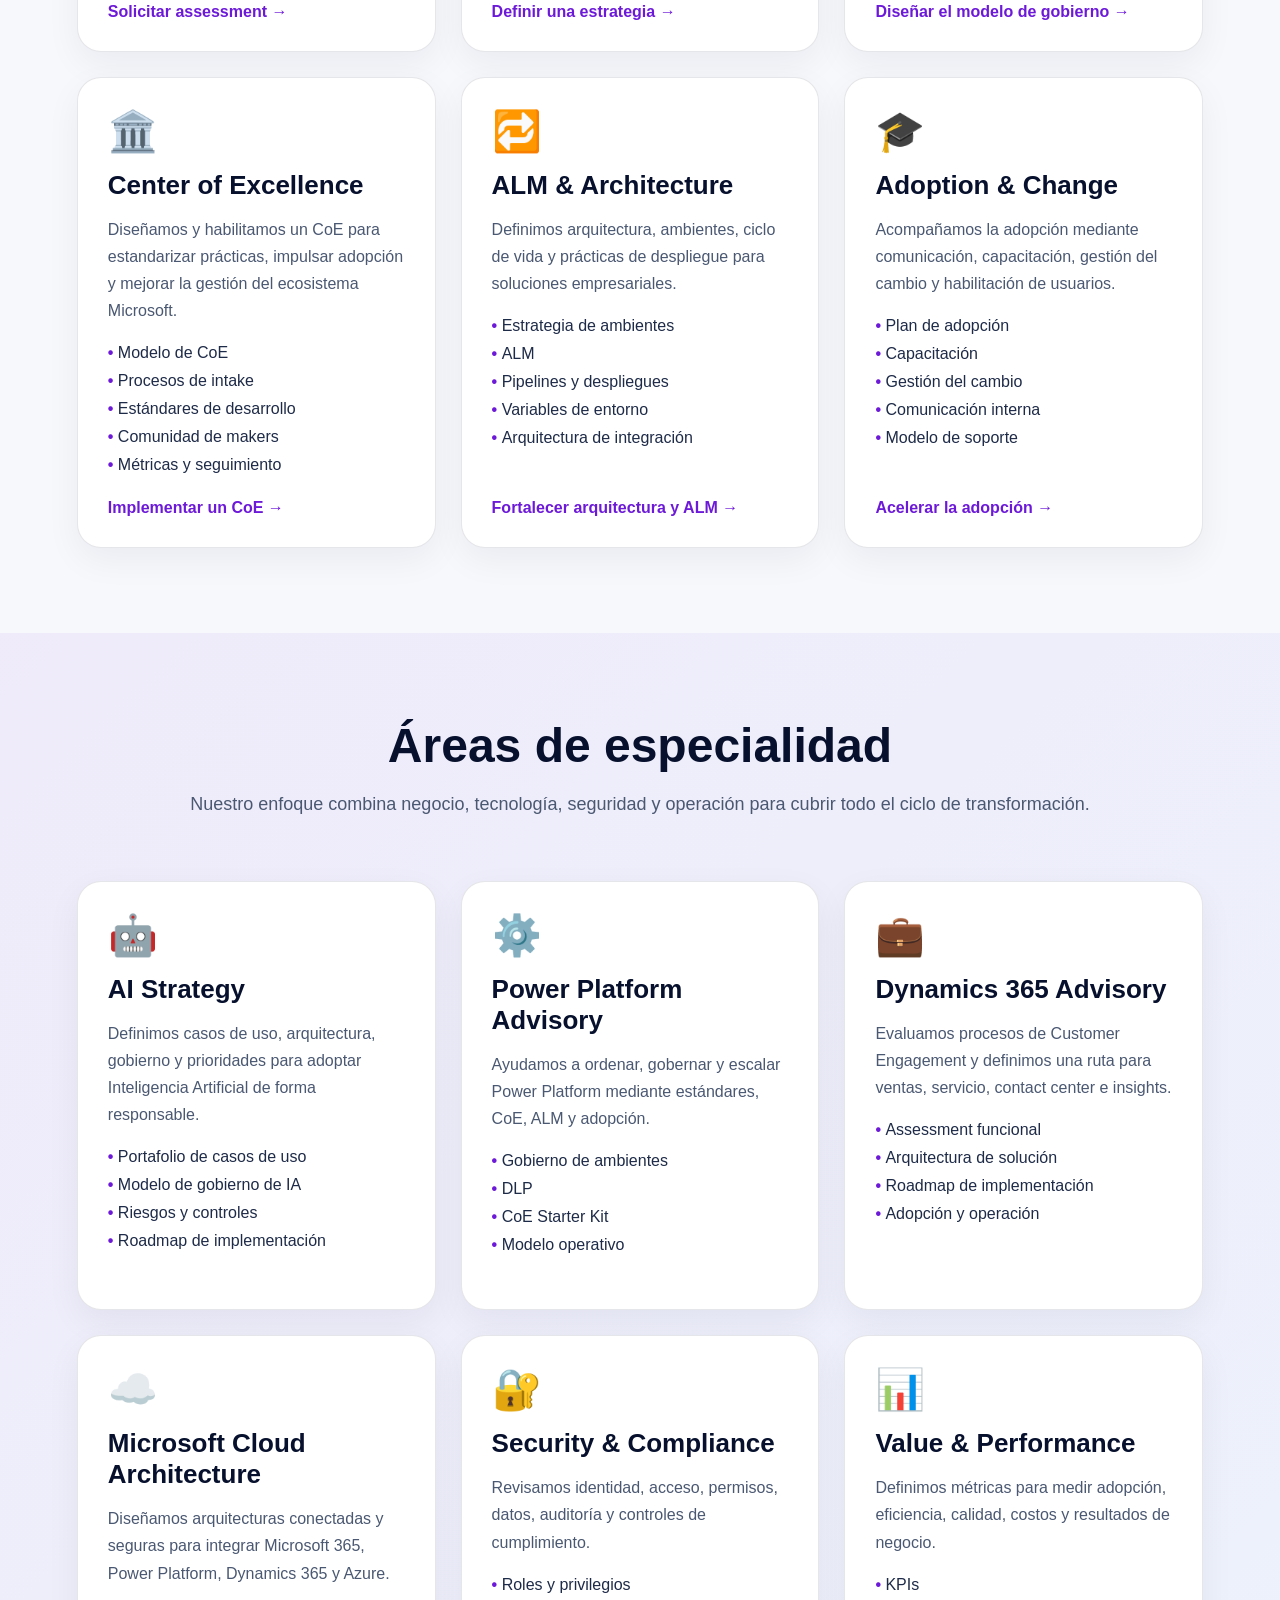
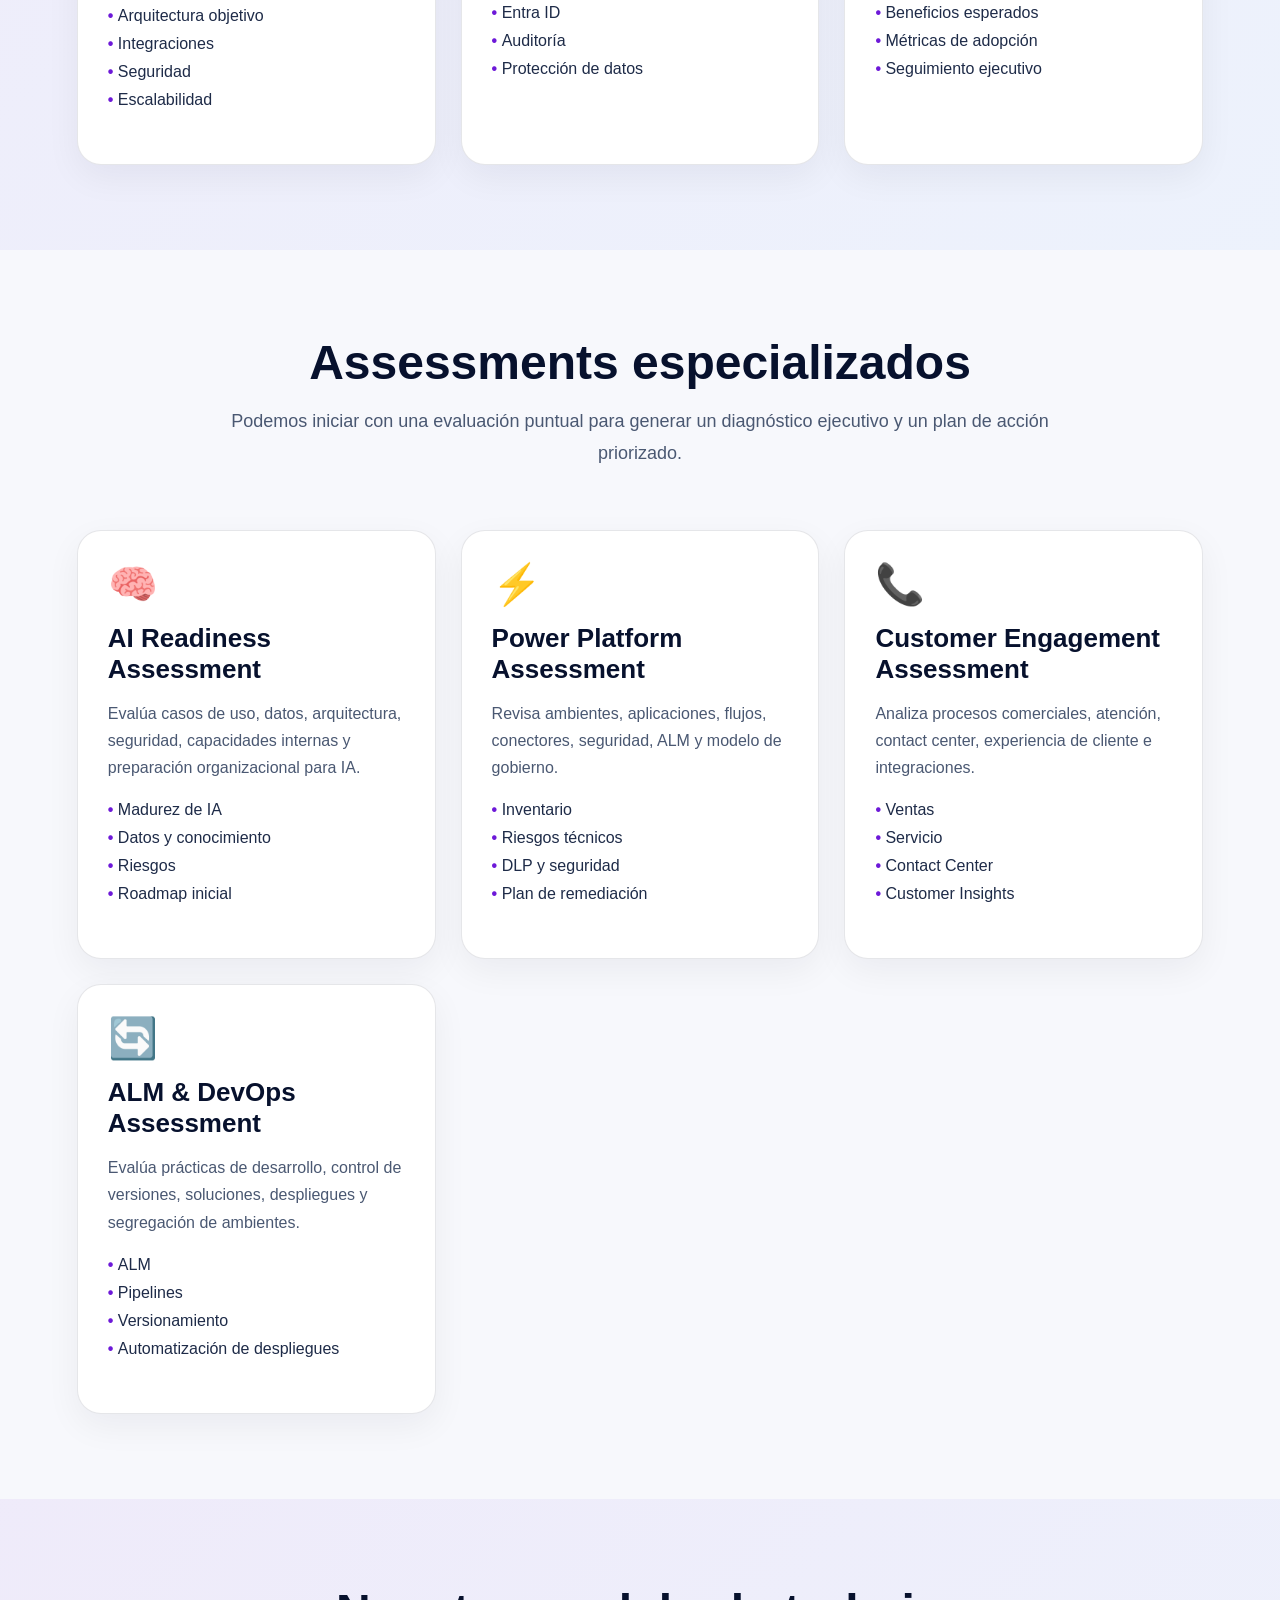
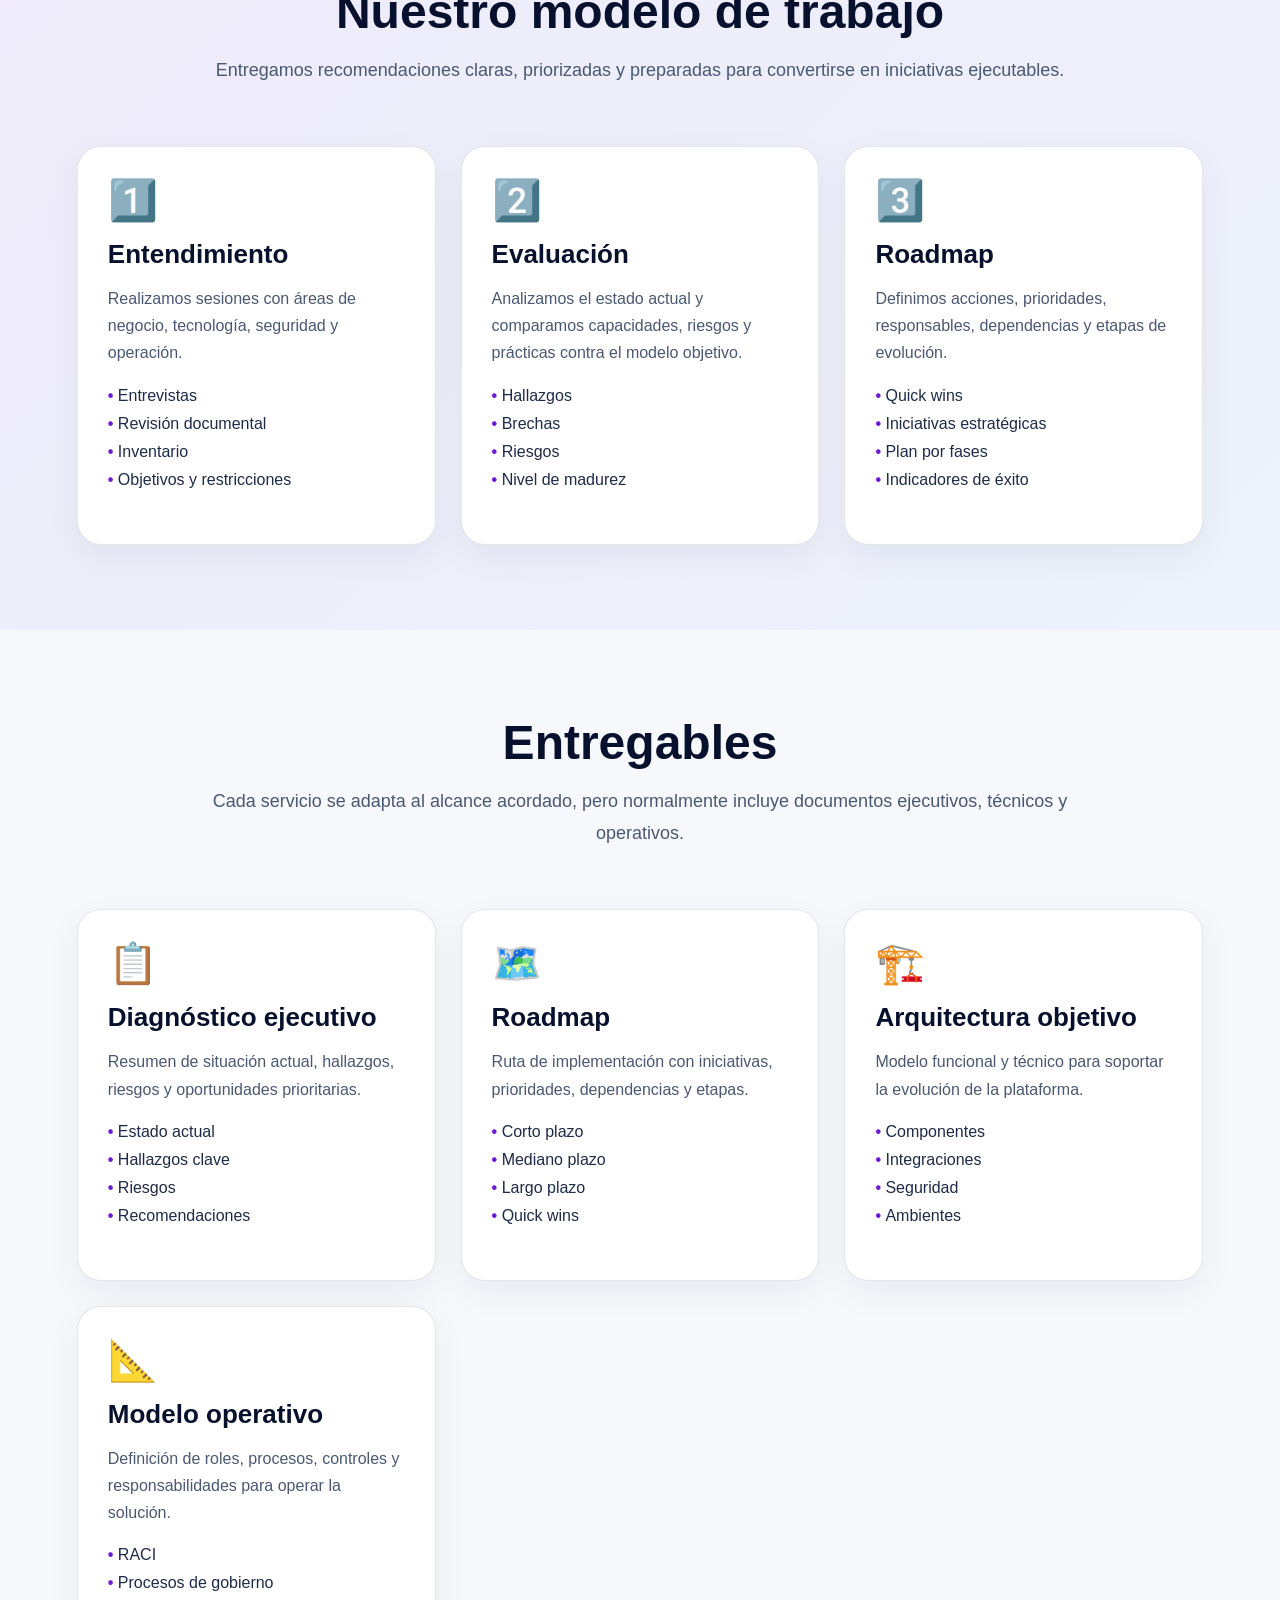
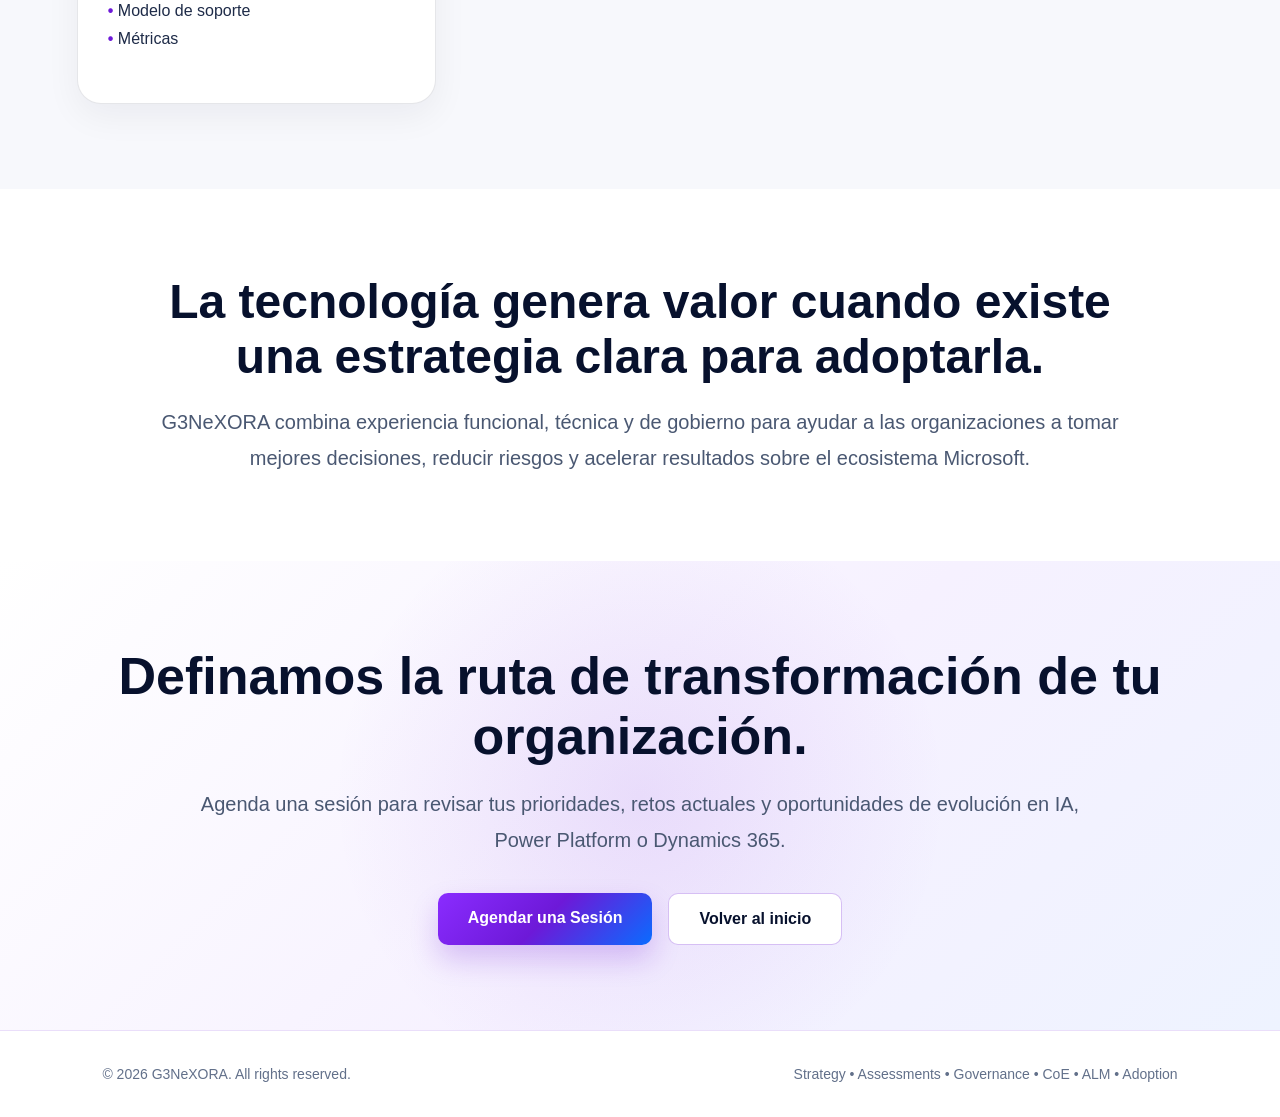
==== commit de2a6157: "Add files via upload" ====
--- a/Advisory.html
+++ b/Advisory.html
@@ -23,8 +23,9 @@
             <a href="index.html">Inicio</a>
             <a href="Agents.html">Agents</a>
             <a href="CustomerEngagement.html">Dynamics 365 CE</a>
+            <a href="FinanceOperations.html">Dynamics 365 F&amp;O</a>
             <a href="PowerPlatform.html">Power PLatform</a>
-            <a href="AI.html">AI</a>
+            <!--<a href="AI.html">AI</a>-->
             <a href="Advisory.html">Advisory</a>
             <a href="#contact">Contacto</a>
         </nav>
